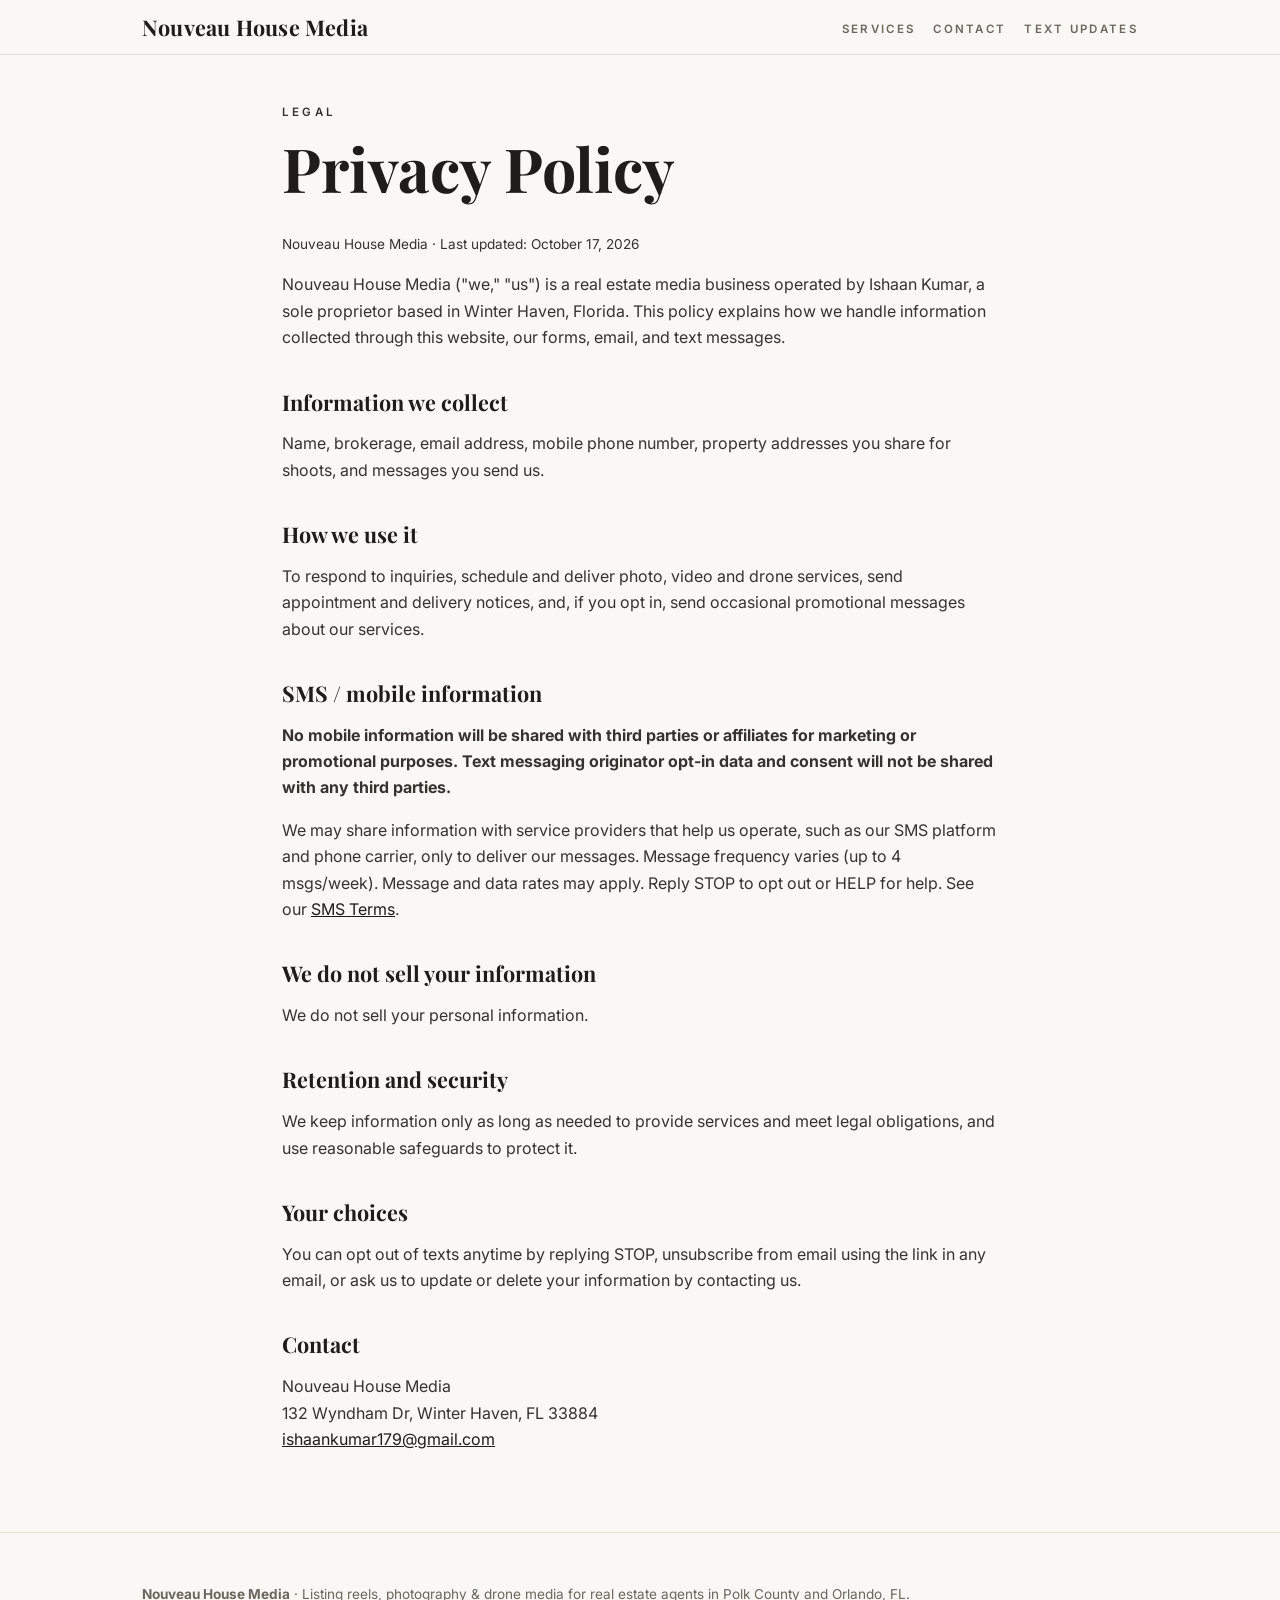
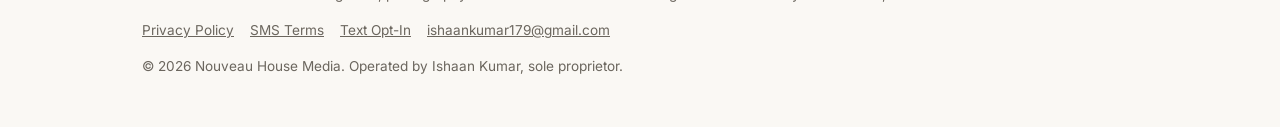
==== privacy/index.html @ 6dc2e7a6 "Nouveau House Media site" ====
<!doctype html>
<html lang="en">
<head>
<meta charset="utf-8">
<meta name="viewport" content="width=device-width, initial-scale=1">
<title>Privacy Policy | Nouveau House Media</title>
<meta name="description" content="Privacy Policy for Nouveau House Media, including SMS and mobile information practices.">
<link rel="preconnect" href="https://fonts.googleapis.com"><link rel="preconnect" href="https://fonts.gstatic.com" crossorigin><link href="https://fonts.googleapis.com/css2?family=Inter:wght@400;600&family=Playfair+Display:wght@700&display=swap" rel="stylesheet">
<link rel="stylesheet" href="../assets/style.css">
</head>
<body>
<header class="site"><div class="wrap">
<a class="brand" href="../">Nouveau House Media</a>
<nav><a href="../#services">Services</a><a href="../#contact">Contact</a><a href="../text/">Text Updates</a></nav>
</div></header>
<main>

<div class="wrap narrow legal">
<p class="eyebrow">Legal</p>
<h1>Privacy Policy</h1>
<p class="small">Nouveau House Media &middot; Last updated: October 17, 2026</p>
<p>Nouveau House Media ("we," "us") is a real estate media business operated by Ishaan Kumar, a sole proprietor based in Winter Haven, Florida. This policy explains how we handle information collected through this website, our forms, email, and text messages.</p>
<h2>Information we collect</h2>
<p>Name, brokerage, email address, mobile phone number, property addresses you share for shoots, and messages you send us.</p>
<h2>How we use it</h2>
<p>To respond to inquiries, schedule and deliver photo, video and drone services, send appointment and delivery notices, and, if you opt in, send occasional promotional messages about our services.</p>
<h2>SMS / mobile information</h2>
<p><strong>No mobile information will be shared with third parties or affiliates for marketing or promotional purposes. Text messaging originator opt-in data and consent will not be shared with any third parties.</strong></p>
<p>We may share information with service providers that help us operate, such as our SMS platform and phone carrier, only to deliver our messages. Message frequency varies (up to 4 msgs/week). Message and data rates may apply. Reply STOP to opt out or HELP for help. See our <a href="../terms/">SMS Terms</a>.</p>
<h2>We do not sell your information</h2>
<p>We do not sell your personal information.</p>
<h2>Retention and security</h2>
<p>We keep information only as long as needed to provide services and meet legal obligations, and use reasonable safeguards to protect it.</p>
<h2>Your choices</h2>
<p>You can opt out of texts anytime by replying STOP, unsubscribe from email using the link in any email, or ask us to update or delete your information by contacting us.</p>
<h2>Contact</h2>
<p>Nouveau House Media<br>132 Wyndham Dr, Winter Haven, FL 33884<br><a href="mailto:ishaankumar179@gmail.com">ishaankumar179@gmail.com</a></p>
</div>

</main>
<footer><div class="wrap">
<p><strong>Nouveau House Media</strong> &middot; Listing reels, photography &amp; drone media for real estate agents in Polk County and Orlando, FL.</p>
<p><a href="../privacy/">Privacy Policy</a><a href="../terms/">SMS Terms</a><a href="../text/">Text Opt-In</a><a href="mailto:ishaankumar179@gmail.com">ishaankumar179@gmail.com</a></p>
<p>&copy; 2026 Nouveau House Media. Operated by Ishaan Kumar, sole proprietor.</p>
</div></footer>
</body>
</html>
---- assets/style.css ----
:root{--ink:#1f1d1a;--muted:#6b665e;--line:#e4dfd6;--bg:#faf8f4;--card:#fff;--accent:#8a7a5f}
*{box-sizing:border-box}
html{-webkit-text-size-adjust:100%}
body{margin:0;background:var(--bg);color:var(--ink);font:16px/1.65 "Inter",-apple-system,BlinkMacSystemFont,"Segoe UI",Helvetica,Arial,sans-serif}
h1,h2,h3,.brand{font-family:"Playfair Display",Georgia,"Times New Roman",serif;font-weight:700;line-height:1.15;margin:0 0 .5em}
h1{font-size:clamp(2.2rem,7vw,3.8rem)}
h2{font-size:clamp(1.6rem,4.5vw,2.3rem)}
h3{font-size:1.2rem}
a{color:var(--ink)}
.eyebrow{font-size:.72rem;letter-spacing:.28em;text-transform:uppercase;color:var(--muted);font-weight:600;margin:0 0 .9em}
.wrap{max-width:1040px;margin:0 auto;padding:0 22px}
.narrow{max-width:760px}
header.site{border-bottom:1px solid var(--line);background:var(--bg);position:sticky;top:0;z-index:5}
header.site .wrap{display:flex;align-items:center;justify-content:space-between;gap:16px;padding-top:14px;padding-bottom:14px;flex-wrap:wrap}
.brand{font-size:1.35rem;margin:0;text-decoration:none;letter-spacing:.01em}
nav a{font-size:.72rem;letter-spacing:.2em;text-transform:uppercase;text-decoration:none;color:var(--muted);margin-left:18px;font-weight:600}
nav a:first-child{margin-left:0}
nav a:hover{color:var(--ink)}
.hero{display:grid;grid-template-columns:1.1fr .9fr;gap:40px;align-items:center;padding:64px 0}
.hero img{width:100%;max-width:380px;height:auto;justify-self:center;aspect-ratio:4/5;max-height:560px;object-fit:cover;border-radius:4px;box-shadow:0 20px 50px rgba(0,0,0,.12)}
.lead{font-size:1.1rem;color:#3d3a35;max-width:34em}
.btn{display:inline-block;background:var(--ink);color:#fff;text-decoration:none;padding:14px 26px;font-size:.75rem;letter-spacing:.22em;text-transform:uppercase;font-weight:600;border:0;border-radius:2px;cursor:pointer}
.btn.ghost{background:transparent;color:var(--ink);border:1px solid var(--ink)}
.btns{display:flex;gap:12px;flex-wrap:wrap;margin-top:24px}
section{padding:64px 0;border-top:1px solid var(--line)}
.grid3{display:grid;grid-template-columns:repeat(3,1fr);gap:22px}
.card{background:var(--card);border:1px solid var(--line);padding:26px;border-radius:3px}
.card p{margin:0;color:#45413b}
.steps{counter-reset:s;list-style:none;padding:0;margin:0;display:grid;grid-template-columns:repeat(3,1fr);gap:22px}
.steps li{counter-increment:s;border-top:2px solid var(--ink);padding-top:16px}
.steps li:before{content:"0" counter(s);display:block;font-family:"Playfair Display",Georgia,serif;font-size:1.8rem;font-weight:700;margin-bottom:6px}
.stills{display:grid;grid-template-columns:1fr 1fr;gap:16px;margin-top:28px}
.stills img{width:100%;height:auto;aspect-ratio:4/5;object-fit:cover;border-radius:3px}
.small{font-size:.85rem;color:var(--muted)}
footer{border-top:1px solid var(--line);padding:36px 0;font-size:.85rem;color:var(--muted)}
footer a{color:var(--muted);margin-right:16px}
.legal h2{font-size:1.35rem;margin-top:1.8em}
.legal p,.legal li{color:#36332e}
.legal{padding-top:48px;padding-bottom:64px}
form .field{margin-bottom:18px}
label.lbl{display:block;font-size:.72rem;letter-spacing:.2em;text-transform:uppercase;font-weight:600;color:var(--muted);margin-bottom:6px}
input[type=text],input[type=email],input[type=tel]{width:100%;padding:13px 14px;font:inherit;border:1px solid #cfc8bc;background:#fff;border-radius:2px}
input:focus{outline:2px solid var(--accent);outline-offset:1px}
.consent{display:flex;gap:12px;align-items:flex-start;background:#fff;border:1px solid var(--line);padding:16px;border-radius:3px;font-size:.88rem;line-height:1.55;color:#36332e}
.consent input{margin-top:4px;width:20px;height:20px;flex:0 0 auto}
.req{color:var(--accent)}
@media (max-width:760px){
 .hero{grid-template-columns:1fr;padding:40px 0;gap:28px}
 .grid3,.steps{grid-template-columns:1fr}
 .hero img{aspect-ratio:4/3;max-width:100%}
 nav a{margin-left:12px;letter-spacing:.14em}
 section{padding:48px 0}
}
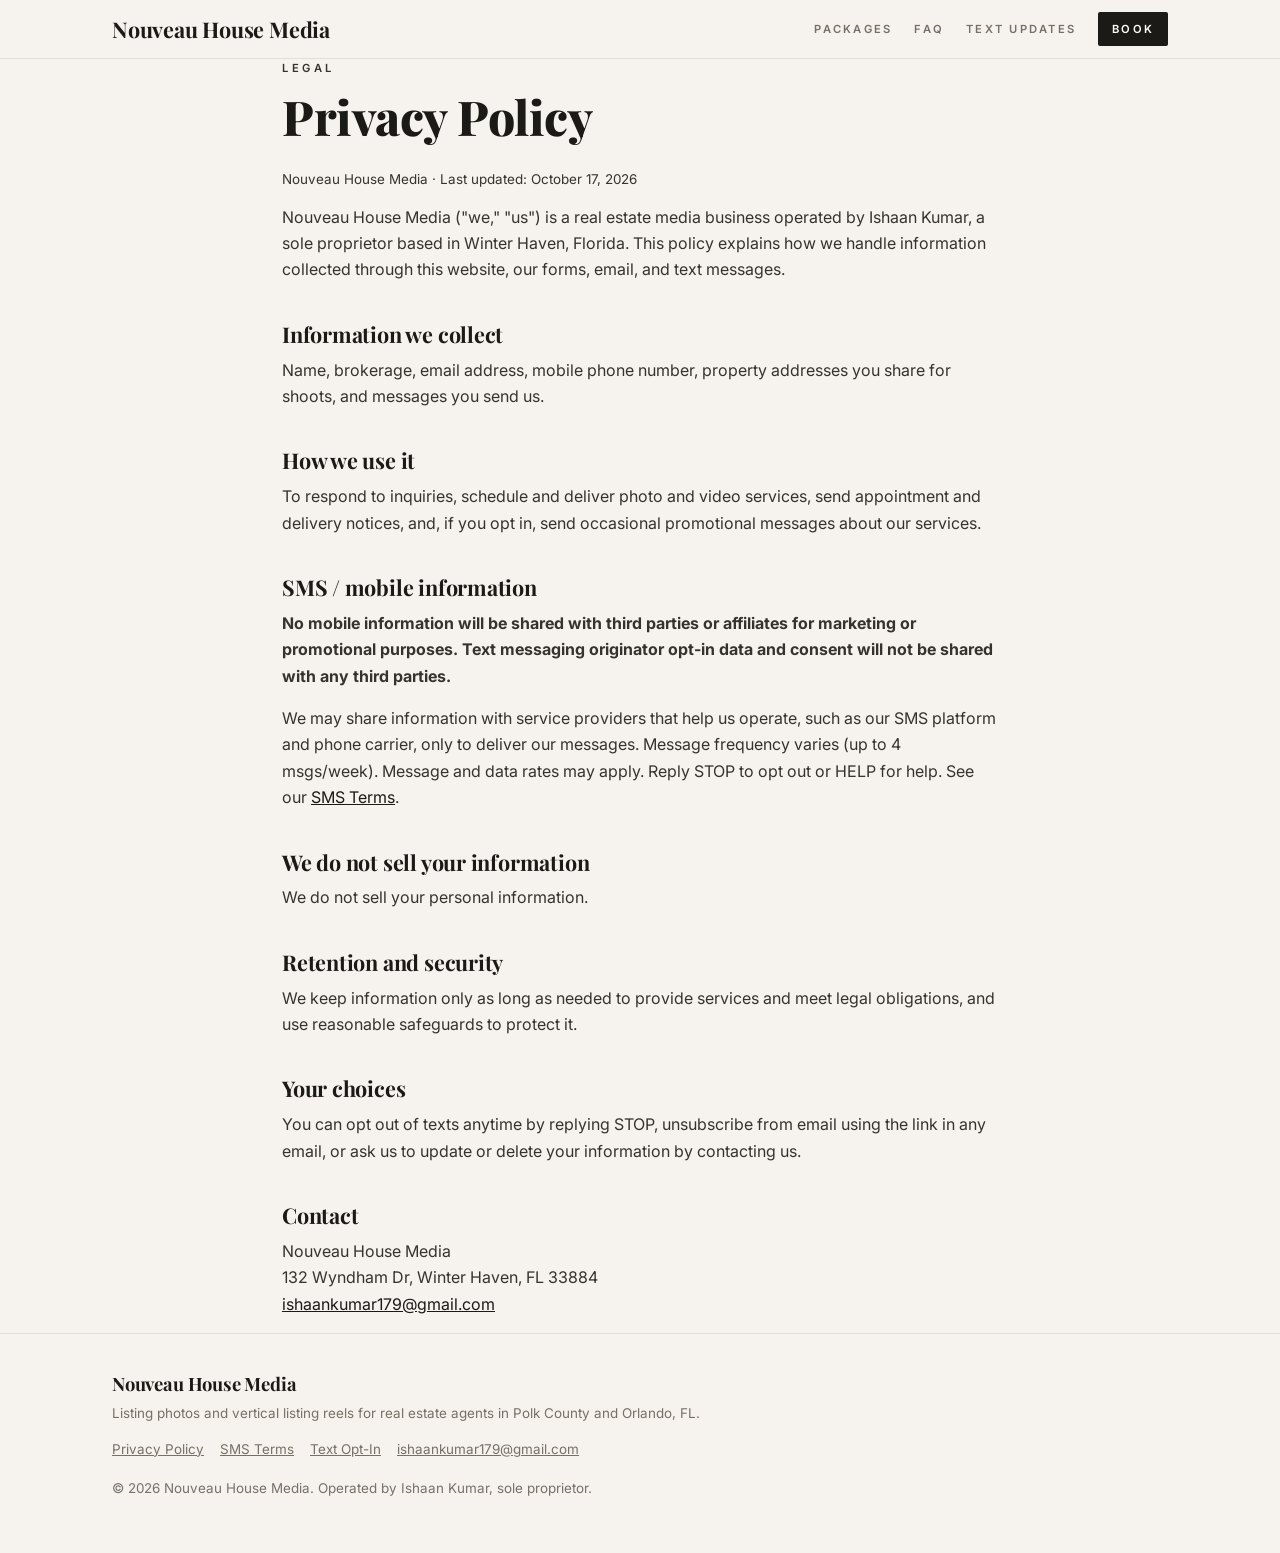
==== commit 717bd8d5: "Conversion landing page: hero, sample reel, gallery, packages + founding pricing, FAQ; remove drone/" ====
--- a/privacy/index.html
+++ b/privacy/index.html
@@ -5,13 +5,15 @@
 <meta name="viewport" content="width=device-width, initial-scale=1">
 <title>Privacy Policy | Nouveau House Media</title>
 <meta name="description" content="Privacy Policy for Nouveau House Media, including SMS and mobile information practices.">
-<link rel="preconnect" href="https://fonts.googleapis.com"><link rel="preconnect" href="https://fonts.gstatic.com" crossorigin><link href="https://fonts.googleapis.com/css2?family=Inter:wght@400;600&family=Playfair+Display:wght@700&display=swap" rel="stylesheet">
+<meta name="theme-color" content="#f6f3ee">
+<link rel="preconnect" href="https://fonts.googleapis.com"><link rel="preconnect" href="https://fonts.gstatic.com" crossorigin><link href="https://fonts.googleapis.com/css2?family=Inter:wght@400;500;600&family=Playfair+Display:ital,wght@0,600;0,700;0,800;1,600&display=swap" rel="stylesheet">
+<link rel="icon" href="../assets/favicon.svg" type="image/svg+xml">
 <link rel="stylesheet" href="../assets/style.css">
 </head>
 <body>
 <header class="site"><div class="wrap">
 <a class="brand" href="../">Nouveau House Media</a>
-<nav><a href="../#services">Services</a><a href="../#contact">Contact</a><a href="../text/">Text Updates</a></nav>
+<nav aria-label="Main"><a href="../#packages">Packages</a><a href="../#faq">FAQ</a><a href="../text/">Text Updates</a><a class="nav-cta" href="../#contact">Book</a></nav>
 </div></header>
 <main>
 
@@ -23,7 +25,7 @@
 <h2>Information we collect</h2>
 <p>Name, brokerage, email address, mobile phone number, property addresses you share for shoots, and messages you send us.</p>
 <h2>How we use it</h2>
-<p>To respond to inquiries, schedule and deliver photo, video and drone services, send appointment and delivery notices, and, if you opt in, send occasional promotional messages about our services.</p>
+<p>To respond to inquiries, schedule and deliver photo and video services, send appointment and delivery notices, and, if you opt in, send occasional promotional messages about our services.</p>
 <h2>SMS / mobile information</h2>
 <p><strong>No mobile information will be shared with third parties or affiliates for marketing or promotional purposes. Text messaging originator opt-in data and consent will not be shared with any third parties.</strong></p>
 <p>We may share information with service providers that help us operate, such as our SMS platform and phone carrier, only to deliver our messages. Message frequency varies (up to 4 msgs/week). Message and data rates may apply. Reply STOP to opt out or HELP for help. See our <a href="../terms/">SMS Terms</a>.</p>
@@ -39,8 +41,9 @@
 
 </main>
 <footer><div class="wrap">
-<p><strong>Nouveau House Media</strong> &middot; Listing reels, photography &amp; drone media for real estate agents in Polk County and Orlando, FL.</p>
-<p><a href="../privacy/">Privacy Policy</a><a href="../terms/">SMS Terms</a><a href="../text/">Text Opt-In</a><a href="mailto:ishaankumar179@gmail.com">ishaankumar179@gmail.com</a></p>
+<p class="foot-brand">Nouveau House Media</p>
+<p>Listing photos and vertical listing reels for real estate agents in Polk County and Orlando, FL.</p>
+<p class="foot-links"><a href="../privacy/">Privacy Policy</a><a href="../terms/">SMS Terms</a><a href="../text/">Text Opt-In</a><a href="mailto:ishaankumar179@gmail.com">ishaankumar179@gmail.com</a></p>
 <p>&copy; 2026 Nouveau House Media. Operated by Ishaan Kumar, sole proprietor.</p>
 </div></footer>
 </body>
--- a/assets/style.css
+++ b/assets/style.css
@@ -1,53 +1,170 @@
-:root{--ink:#1f1d1a;--muted:#6b665e;--line:#e4dfd6;--bg:#faf8f4;--card:#fff;--accent:#8a7a5f}
+/* Nouveau House Media — v2. Mobile-first. */
+:root{--ink:#1c1a17;--ink2:#3b3732;--muted:#777066;--line:#e3ddd3;--bg:#f6f3ee;--paper:#fffdf9;--stone:#ece6dc;--gold:#a8874f;--gold-d:#8a6d3b;--dark:#1f1d1a}
 *{box-sizing:border-box}
-html{-webkit-text-size-adjust:100%}
-body{margin:0;background:var(--bg);color:var(--ink);font:16px/1.65 "Inter",-apple-system,BlinkMacSystemFont,"Segoe UI",Helvetica,Arial,sans-serif}
-h1,h2,h3,.brand{font-family:"Playfair Display",Georgia,"Times New Roman",serif;font-weight:700;line-height:1.15;margin:0 0 .5em}
-h1{font-size:clamp(2.2rem,7vw,3.8rem)}
-h2{font-size:clamp(1.6rem,4.5vw,2.3rem)}
-h3{font-size:1.2rem}
+html{-webkit-text-size-adjust:100%;scroll-behavior:smooth;scroll-padding-top:72px}
+body{margin:0;background:var(--bg);color:var(--ink);font:16px/1.65 "Inter",-apple-system,BlinkMacSystemFont,"Segoe UI",Helvetica,Arial,sans-serif;-webkit-font-smoothing:antialiased}
+img,video{display:block;max-width:100%}
+h1,h2,h3,.brand,.foot-brand{font-family:"Playfair Display",Georgia,"Times New Roman",serif;font-weight:700;line-height:1.12;margin:0 0 .5em;letter-spacing:-.01em}
+h1{font-size:clamp(2.3rem,8.5vw,4.4rem);font-weight:800}
+h2{font-size:clamp(1.75rem,5.6vw,2.9rem)}
+h3{font-size:1.28rem}
+p{margin:0 0 1em}
 a{color:var(--ink)}
-.eyebrow{font-size:.72rem;letter-spacing:.28em;text-transform:uppercase;color:var(--muted);font-weight:600;margin:0 0 .9em}
-.wrap{max-width:1040px;margin:0 auto;padding:0 22px}
-.narrow{max-width:760px}
-header.site{border-bottom:1px solid var(--line);background:var(--bg);position:sticky;top:0;z-index:5}
-header.site .wrap{display:flex;align-items:center;justify-content:space-between;gap:16px;padding-top:14px;padding-bottom:14px;flex-wrap:wrap}
-.brand{font-size:1.35rem;margin:0;text-decoration:none;letter-spacing:.01em}
-nav a{font-size:.72rem;letter-spacing:.2em;text-transform:uppercase;text-decoration:none;color:var(--muted);margin-left:18px;font-weight:600}
-nav a:first-child{margin-left:0}
+.sr{position:absolute;width:1px;height:1px;overflow:hidden;clip:rect(0 0 0 0);white-space:nowrap}
+.eyebrow{font-size:.7rem;letter-spacing:.32em;text-transform:uppercase;color:var(--muted);font-weight:600;margin:0 0 1.1em}
+.eyebrow.light{color:#cbb994}
+.wrap{max-width:1120px;margin:0 auto;padding:0 20px}
+.narrow{max-width:780px}
+.center{text-align:center}
+.small{font-size:.84rem;color:var(--muted)}
+.lead{font-size:1.08rem;color:var(--ink2);max-width:34em}
+.lead-sm{color:var(--ink2);max-width:46em;margin-bottom:28px}
+
+/* header */
+header.site{position:sticky;top:0;z-index:20;background:rgba(246,243,238,.94);backdrop-filter:saturate(1.2) blur(8px);-webkit-backdrop-filter:saturate(1.2) blur(8px);border-bottom:1px solid var(--line)}
+header.site .wrap{display:flex;align-items:center;justify-content:space-between;gap:10px 16px;padding-top:12px;padding-bottom:12px;flex-wrap:wrap}
+.brand{font-size:1.18rem;margin:0;text-decoration:none;white-space:nowrap}
+nav{display:flex;align-items:center;gap:14px;flex-wrap:wrap}
+nav a{font-size:.66rem;letter-spacing:.2em;text-transform:uppercase;text-decoration:none;color:var(--muted);font-weight:600}
 nav a:hover{color:var(--ink)}
-.hero{display:grid;grid-template-columns:1.1fr .9fr;gap:40px;align-items:center;padding:64px 0}
-.hero img{width:100%;max-width:380px;height:auto;justify-self:center;aspect-ratio:4/5;max-height:560px;object-fit:cover;border-radius:4px;box-shadow:0 20px 50px rgba(0,0,0,.12)}
-.lead{font-size:1.1rem;color:#3d3a35;max-width:34em}
-.btn{display:inline-block;background:var(--ink);color:#fff;text-decoration:none;padding:14px 26px;font-size:.75rem;letter-spacing:.22em;text-transform:uppercase;font-weight:600;border:0;border-radius:2px;cursor:pointer}
-.btn.ghost{background:transparent;color:var(--ink);border:1px solid var(--ink)}
-.btns{display:flex;gap:12px;flex-wrap:wrap;margin-top:24px}
+nav a.nav-cta{color:#fff;background:var(--ink);padding:8px 14px;border-radius:2px}
+@media (max-width:420px){nav a[href$="text/"]{display:none}}
+
+/* buttons */
+.btn{display:inline-block;background:var(--ink);color:#fff;text-decoration:none;padding:15px 26px;font-size:.72rem;letter-spacing:.22em;text-transform:uppercase;font-weight:600;border:1px solid var(--ink);border-radius:2px;cursor:pointer;text-align:center;transition:background .2s,color .2s}
+.btn:hover{background:#000}
+.btn.ghost{background:transparent;color:var(--ink)}
+.btn.ghost:hover{background:var(--ink);color:#fff}
+.btn.gold{background:var(--gold);border-color:var(--gold);color:#fff}
+.btn.gold:hover{background:var(--gold-d)}
+.btn.full{display:block;width:100%}
+.btns{display:flex;gap:12px;flex-wrap:wrap;margin-top:26px}
+.btns.center{justify-content:center}
+.btns .btn{flex:1 1 220px}
+
+/* sections */
 section{padding:64px 0;border-top:1px solid var(--line)}
-.grid3{display:grid;grid-template-columns:repeat(3,1fr);gap:22px}
-.card{background:var(--card);border:1px solid var(--line);padding:26px;border-radius:3px}
-.card p{margin:0;color:#45413b}
-.steps{counter-reset:s;list-style:none;padding:0;margin:0;display:grid;grid-template-columns:repeat(3,1fr);gap:22px}
+
+/* hero */
+.hero{padding:0;border-top:0;display:grid}
+.hero-media img{width:100%;height:46vh;min-height:280px;max-height:520px;object-fit:cover}
+.hero-copy{padding-top:36px;padding-bottom:52px}
+.hero h1{max-width:15ch}
+.badge{display:inline-flex;align-items:center;gap:10px;margin:22px 0 0;font-size:.74rem;letter-spacing:.14em;text-transform:uppercase;color:var(--ink2);font-weight:600}
+.badge span{background:var(--gold);color:#fff;padding:5px 10px;border-radius:2px;letter-spacing:.18em}
+
+/* why */
+.grid4{display:grid;grid-template-columns:1fr;gap:26px;margin-top:10px}
+.grid4>div{border-top:2px solid var(--ink);padding-top:16px}
+.grid4 p{color:var(--ink2);margin:0}
+
+/* reel */
+.reel{background:var(--stone)}
+.reel-grid{display:grid;gap:36px;align-items:center}
+.reel-frame{justify-self:center;width:100%;max-width:340px;border-radius:18px;overflow:hidden;background:#000;box-shadow:0 30px 60px rgba(30,25,15,.22);aspect-ratio:9/16}
+.reel-frame video{width:100%;height:100%;object-fit:cover}
+.ticks{list-style:none;padding:0;margin:0 0 18px}
+.ticks li{position:relative;padding-left:26px;margin:0 0 8px;color:var(--ink2)}
+.ticks li:before{content:"";position:absolute;left:0;top:.62em;width:12px;height:1px;background:var(--gold)}
+.ticks.light li{color:#e9e2d4}
+.ticks.light{display:inline-block;text-align:left}
+
+/* gallery */
+.gallery{display:grid;grid-template-columns:1fr 1fr;gap:8px;margin:8px 0 14px}
+.gallery figure{margin:0;overflow:hidden;background:var(--stone)}
+.gallery img{width:100%;height:100%;aspect-ratio:3/2;object-fit:cover;transition:transform .6s}
+.gallery figure:hover img{transform:scale(1.03)}
+.gallery figure:first-child{grid-column:1/-1}
+
+/* packages */
+.cards{display:grid;gap:18px}
+.card{background:var(--paper);border:1px solid var(--line);padding:28px 24px;border-radius:3px;display:flex;flex-direction:column}
+.card ul{list-style:none;padding:0;margin:0 0 22px;flex:1}
+.card li{padding:9px 0;border-top:1px solid var(--line);color:var(--ink2);font-size:.95rem}
+.card.featured{border:2px solid var(--gold);box-shadow:0 18px 40px rgba(120,95,50,.14)}
+.tag{font-size:.64rem;letter-spacing:.28em;text-transform:uppercase;font-weight:600;color:var(--muted);margin:0 0 10px}
+.tag.gold{color:var(--gold-d)}
+.price{display:flex;align-items:baseline;gap:12px;margin:2px 0 18px}
+.price .std s{color:var(--muted);font-size:1.15rem;text-decoration-thickness:1.5px}
+.price .fnd{font-family:"Playfair Display",Georgia,serif;font-weight:800;font-size:2.6rem;line-height:1;color:var(--gold-d)}
+.split{display:grid;gap:18px;margin-top:18px}
+.table-card h3{margin-bottom:.3em}
+.ptable{width:100%;border-collapse:collapse;margin:8px 0 12px;font-size:.95rem}
+.ptable th{font-size:.64rem;letter-spacing:.2em;text-transform:uppercase;color:var(--muted);text-align:left;font-weight:600;padding:8px 0;border-bottom:1px solid var(--ink)}
+.ptable td{padding:11px 0;border-bottom:1px solid var(--line);color:var(--ink2);vertical-align:top}
+.ptable td s{color:var(--muted)}
+.ptable td.fnd{font-weight:700;color:var(--gold-d);font-size:1.05rem}
+.ptable td.r{text-align:right;white-space:nowrap;font-weight:600;color:var(--ink)}
+.ptable td .small{display:block}
+
+/* founding */
+.founding{background:var(--dark);color:#f3eee5;border-top:0}
+.founding h2{color:#fff}
+.founding p{color:#d9d1c3}
+.small.light{color:#b9b0a1}
+
+/* steps */
+.steps{counter-reset:s;list-style:none;padding:0;margin:0;display:grid;gap:26px}
 .steps li{counter-increment:s;border-top:2px solid var(--ink);padding-top:16px}
-.steps li:before{content:"0" counter(s);display:block;font-family:"Playfair Display",Georgia,serif;font-size:1.8rem;font-weight:700;margin-bottom:6px}
-.stills{display:grid;grid-template-columns:1fr 1fr;gap:16px;margin-top:28px}
-.stills img{width:100%;height:auto;aspect-ratio:4/5;object-fit:cover;border-radius:3px}
-.small{font-size:.85rem;color:var(--muted)}
-footer{border-top:1px solid var(--line);padding:36px 0;font-size:.85rem;color:var(--muted)}
-footer a{color:var(--muted);margin-right:16px}
+.steps li:before{content:"0" counter(s);display:block;font-family:"Playfair Display",Georgia,serif;font-size:2rem;font-weight:700;color:var(--gold-d);margin-bottom:6px}
+.steps p{color:var(--ink2);margin:0}
+
+/* faq */
+details{border-top:1px solid var(--line);padding:4px 0}
+details:last-of-type{border-bottom:1px solid var(--line)}
+summary{cursor:pointer;list-style:none;padding:16px 34px 16px 0;font-family:"Playfair Display",Georgia,serif;font-weight:700;font-size:1.12rem;position:relative}
+summary::-webkit-details-marker{display:none}
+summary:after{content:"+";position:absolute;right:4px;top:12px;font-family:"Inter",sans-serif;font-weight:400;font-size:1.5rem;color:var(--gold-d)}
+details[open] summary:after{content:"\2212"}
+details p{color:var(--ink2);margin:0 0 16px}
+
+/* contact */
+.contact .mail{margin-top:22px;font-family:"Playfair Display",Georgia,serif;font-size:1.25rem}
+.contact .mail a{text-decoration:none;border-bottom:1px solid var(--gold)}
+.contact .small{max-width:40em;margin:18px auto 0}
+
+/* footer */
+footer{border-top:1px solid var(--line);padding:40px 0;font-size:.84rem;color:var(--muted)}
+.foot-brand{font-size:1.15rem;color:var(--ink);margin-bottom:.4em}
+footer .foot-links a{color:var(--muted);margin-right:16px;display:inline-block;margin-bottom:4px}
+
+/* legal + forms (privacy, terms, text opt-in) */
+.legal h1{font-size:clamp(2rem,6vw,3rem)}
 .legal h2{font-size:1.35rem;margin-top:1.8em}
 .legal p,.legal li{color:#36332e}
 .legal{padding-top:48px;padding-bottom:64px}
 form .field{margin-bottom:18px}
-label.lbl{display:block;font-size:.72rem;letter-spacing:.2em;text-transform:uppercase;font-weight:600;color:var(--muted);margin-bottom:6px}
+label.lbl{display:block;font-size:.7rem;letter-spacing:.2em;text-transform:uppercase;font-weight:600;color:var(--muted);margin-bottom:6px}
 input[type=text],input[type=email],input[type=tel]{width:100%;padding:13px 14px;font:inherit;border:1px solid #cfc8bc;background:#fff;border-radius:2px}
-input:focus{outline:2px solid var(--accent);outline-offset:1px}
+input:focus{outline:2px solid var(--gold);outline-offset:1px}
 .consent{display:flex;gap:12px;align-items:flex-start;background:#fff;border:1px solid var(--line);padding:16px;border-radius:3px;font-size:.88rem;line-height:1.55;color:#36332e}
 .consent input{margin-top:4px;width:20px;height:20px;flex:0 0 auto}
-.req{color:var(--accent)}
-@media (max-width:760px){
- .hero{grid-template-columns:1fr;padding:40px 0;gap:28px}
- .grid3,.steps{grid-template-columns:1fr}
- .hero img{aspect-ratio:4/3;max-width:100%}
- nav a{margin-left:12px;letter-spacing:.14em}
- section{padding:48px 0}
+.req{color:var(--gold)}
+
+/* tablet+ */
+@media (min-width:760px){
+ .wrap{padding:0 32px}
+ section{padding:88px 0}
+ nav{gap:22px}
+ nav a{font-size:.7rem}
+ .brand{font-size:1.35rem}
+ .grid4{grid-template-columns:repeat(2,1fr);gap:30px}
+ .gallery{grid-template-columns:repeat(3,1fr);gap:10px}
+ .gallery figure:first-child{grid-column:auto}
+ .steps{grid-template-columns:repeat(3,1fr)}
+ .split{grid-template-columns:1.2fr 1fr}
+ .reel-grid{grid-template-columns:minmax(260px,360px) 1fr;gap:64px}
+ .btns .btn{flex:0 0 auto}
 }
+@media (min-width:1000px){
+ .hero{grid-template-columns:1fr 1fr;align-items:stretch;min-height:calc(100vh - 62px);max-height:860px}
+ .hero-media{order:2}
+ .hero-media img{height:100%;max-height:none;min-height:100%}
+ .hero-copy{order:1;align-self:center;padding:64px 56px 64px max(32px,calc((100vw - 1120px)/2 + 32px));max-width:none;margin:0}
+ .grid4{grid-template-columns:repeat(4,1fr)}
+ .cards{grid-template-columns:repeat(3,1fr);align-items:stretch}
+ .card.featured{transform:translateY(-10px)}
+}
+@media (prefers-reduced-motion:reduce){html{scroll-behavior:auto}.gallery img{transition:none}}
+.badge span{white-space:nowrap}
+@media (max-width:999px){.cards .card.featured{order:-1}}
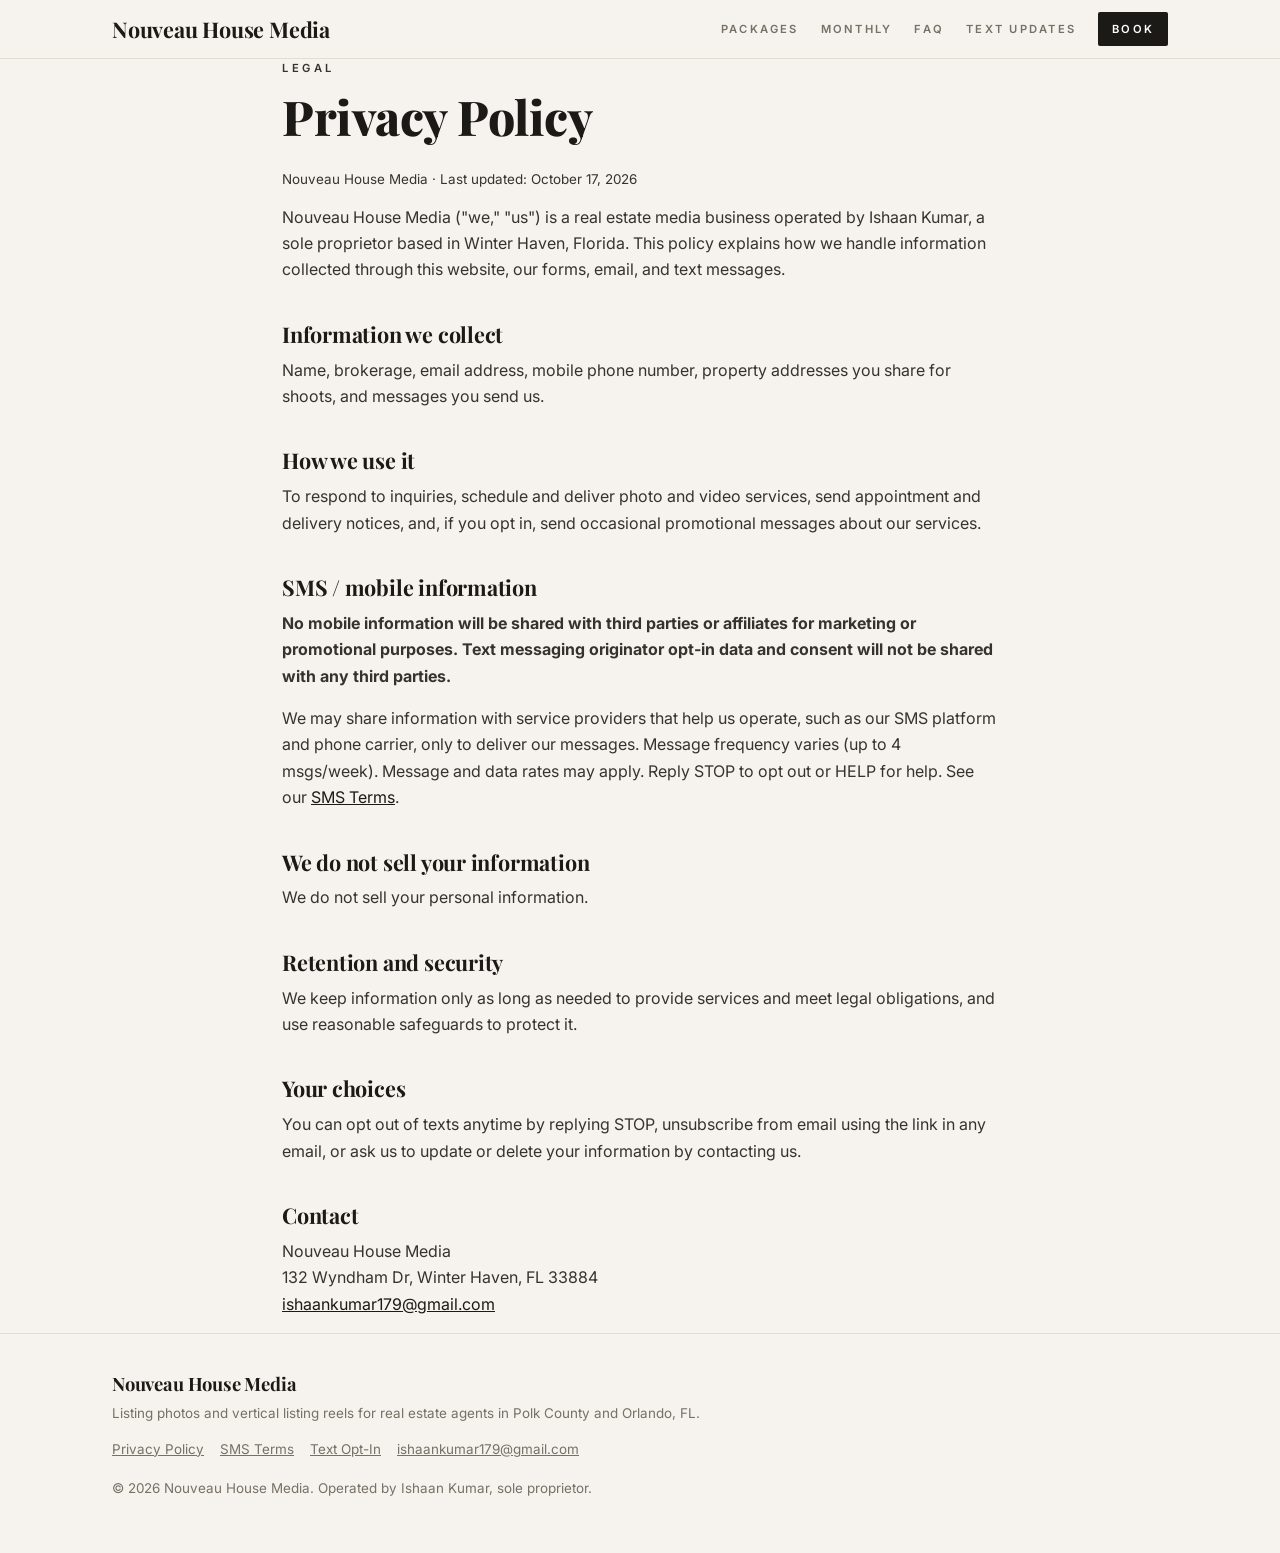
==== commit 9f78e516: "Raise standard prices, add monthly plans, remove property address from site/reel, strip image metada" ====
--- a/privacy/index.html
+++ b/privacy/index.html
@@ -13,7 +13,7 @@
 <body>
 <header class="site"><div class="wrap">
 <a class="brand" href="../">Nouveau House Media</a>
-<nav aria-label="Main"><a href="../#packages">Packages</a><a href="../#faq">FAQ</a><a href="../text/">Text Updates</a><a class="nav-cta" href="../#contact">Book</a></nav>
+<nav aria-label="Main"><a href="../#packages">Packages</a><a href="../#monthly">Monthly</a><a href="../#faq">FAQ</a><a href="../text/">Text Updates</a><a class="nav-cta" href="../#contact">Book</a></nav>
 </div></header>
 <main>
 
--- a/assets/style.css
+++ b/assets/style.css
@@ -168,3 +168,8 @@
 @media (prefers-reduced-motion:reduce){html{scroll-behavior:auto}.gallery img{transition:none}}
 .badge span{white-space:nowrap}
 @media (max-width:999px){.cards .card.featured{order:-1}}
+.price .per{font-size:.95rem;color:var(--muted);margin-left:-6px}
+.monthly{background:var(--stone)}
+.monthly .card{background:var(--paper)}
+.monthly .small{margin-top:18px}
+@media (max-width:520px){nav{gap:11px}nav a{letter-spacing:.14em;font-size:.62rem}}
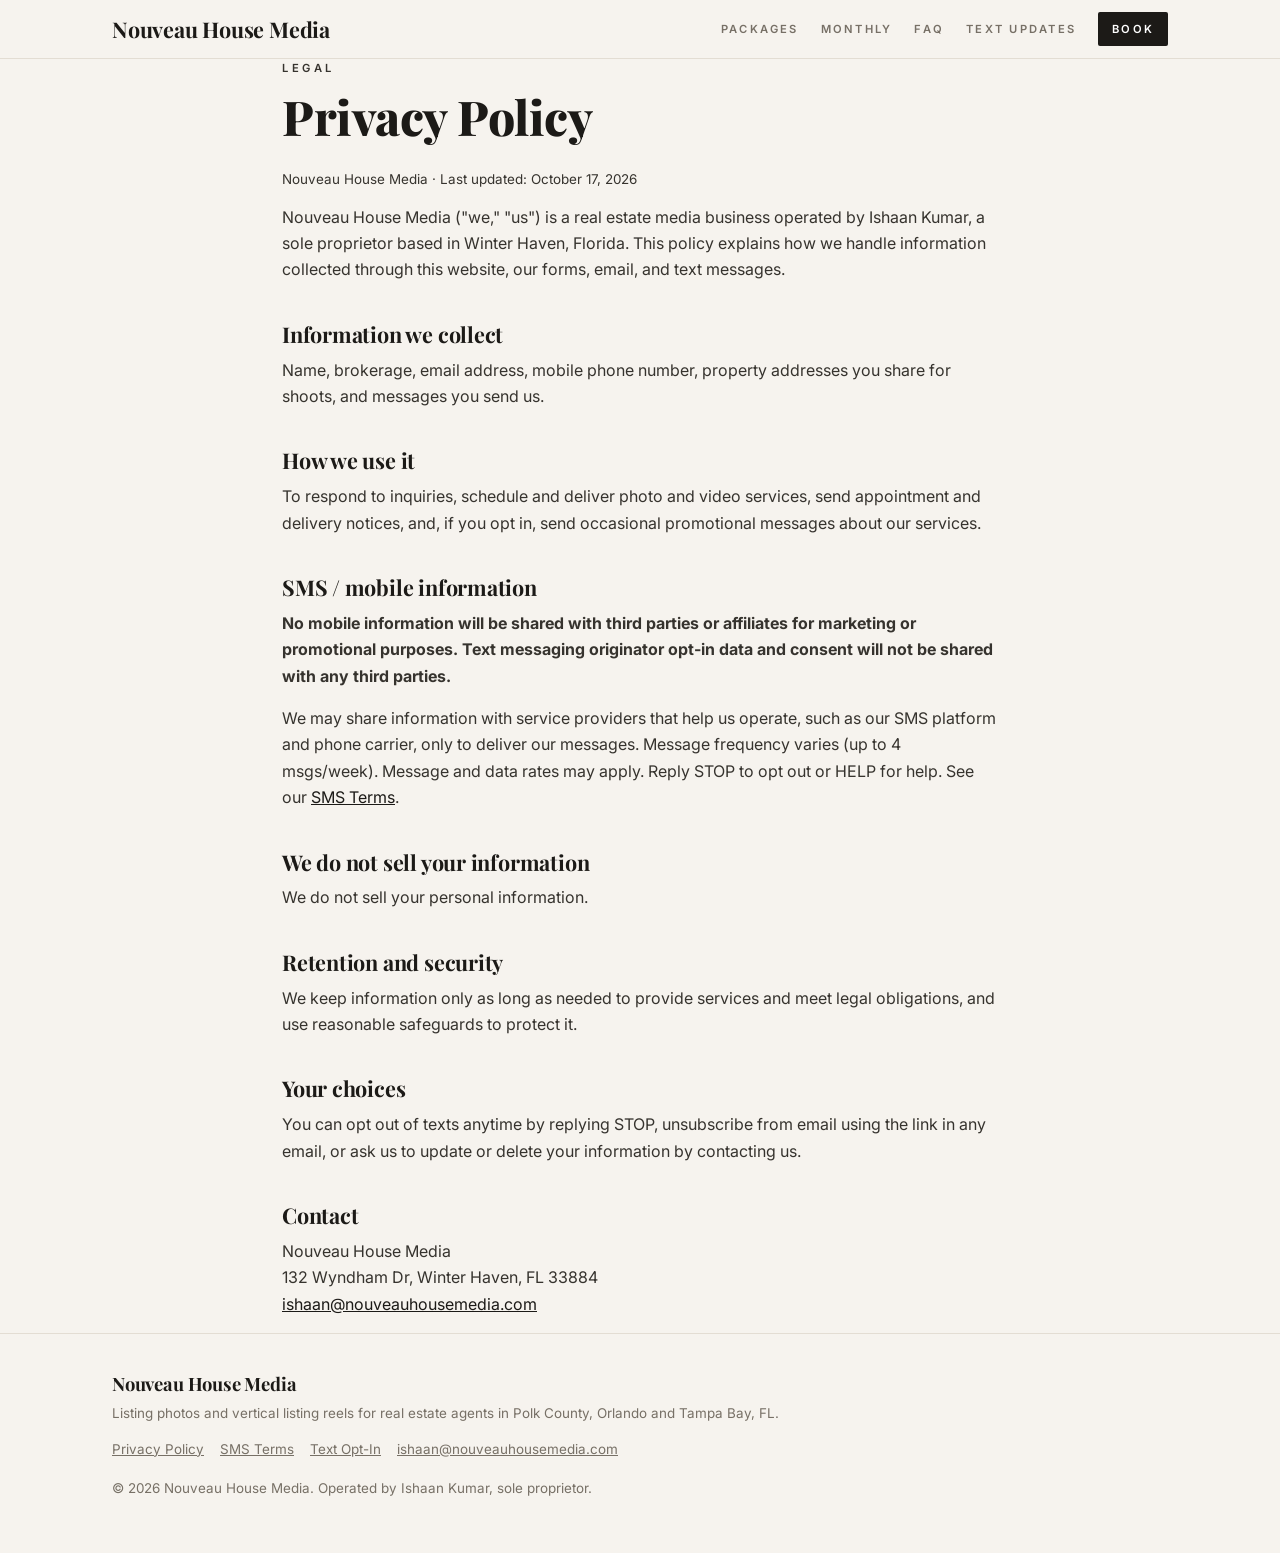
==== commit 04a18264: "Add Tampa to service areas; public contact email ishaan@nouveauhousemedia.com" ====
--- a/privacy/index.html
+++ b/privacy/index.html
@@ -36,14 +36,14 @@
 <h2>Your choices</h2>
 <p>You can opt out of texts anytime by replying STOP, unsubscribe from email using the link in any email, or ask us to update or delete your information by contacting us.</p>
 <h2>Contact</h2>
-<p>Nouveau House Media<br>132 Wyndham Dr, Winter Haven, FL 33884<br><a href="mailto:ishaankumar179@gmail.com">ishaankumar179@gmail.com</a></p>
+<p>Nouveau House Media<br>132 Wyndham Dr, Winter Haven, FL 33884<br><a href="mailto:ishaan@nouveauhousemedia.com">ishaan@nouveauhousemedia.com</a></p>
 </div>
 
 </main>
 <footer><div class="wrap">
 <p class="foot-brand">Nouveau House Media</p>
-<p>Listing photos and vertical listing reels for real estate agents in Polk County and Orlando, FL.</p>
-<p class="foot-links"><a href="../privacy/">Privacy Policy</a><a href="../terms/">SMS Terms</a><a href="../text/">Text Opt-In</a><a href="mailto:ishaankumar179@gmail.com">ishaankumar179@gmail.com</a></p>
+<p>Listing photos and vertical listing reels for real estate agents in Polk County, Orlando and Tampa Bay, FL.</p>
+<p class="foot-links"><a href="../privacy/">Privacy Policy</a><a href="../terms/">SMS Terms</a><a href="../text/">Text Opt-In</a><a href="mailto:ishaan@nouveauhousemedia.com">ishaan@nouveauhousemedia.com</a></p>
 <p>&copy; 2026 Nouveau House Media. Operated by Ishaan Kumar, sole proprietor.</p>
 </div></footer>
 </body>
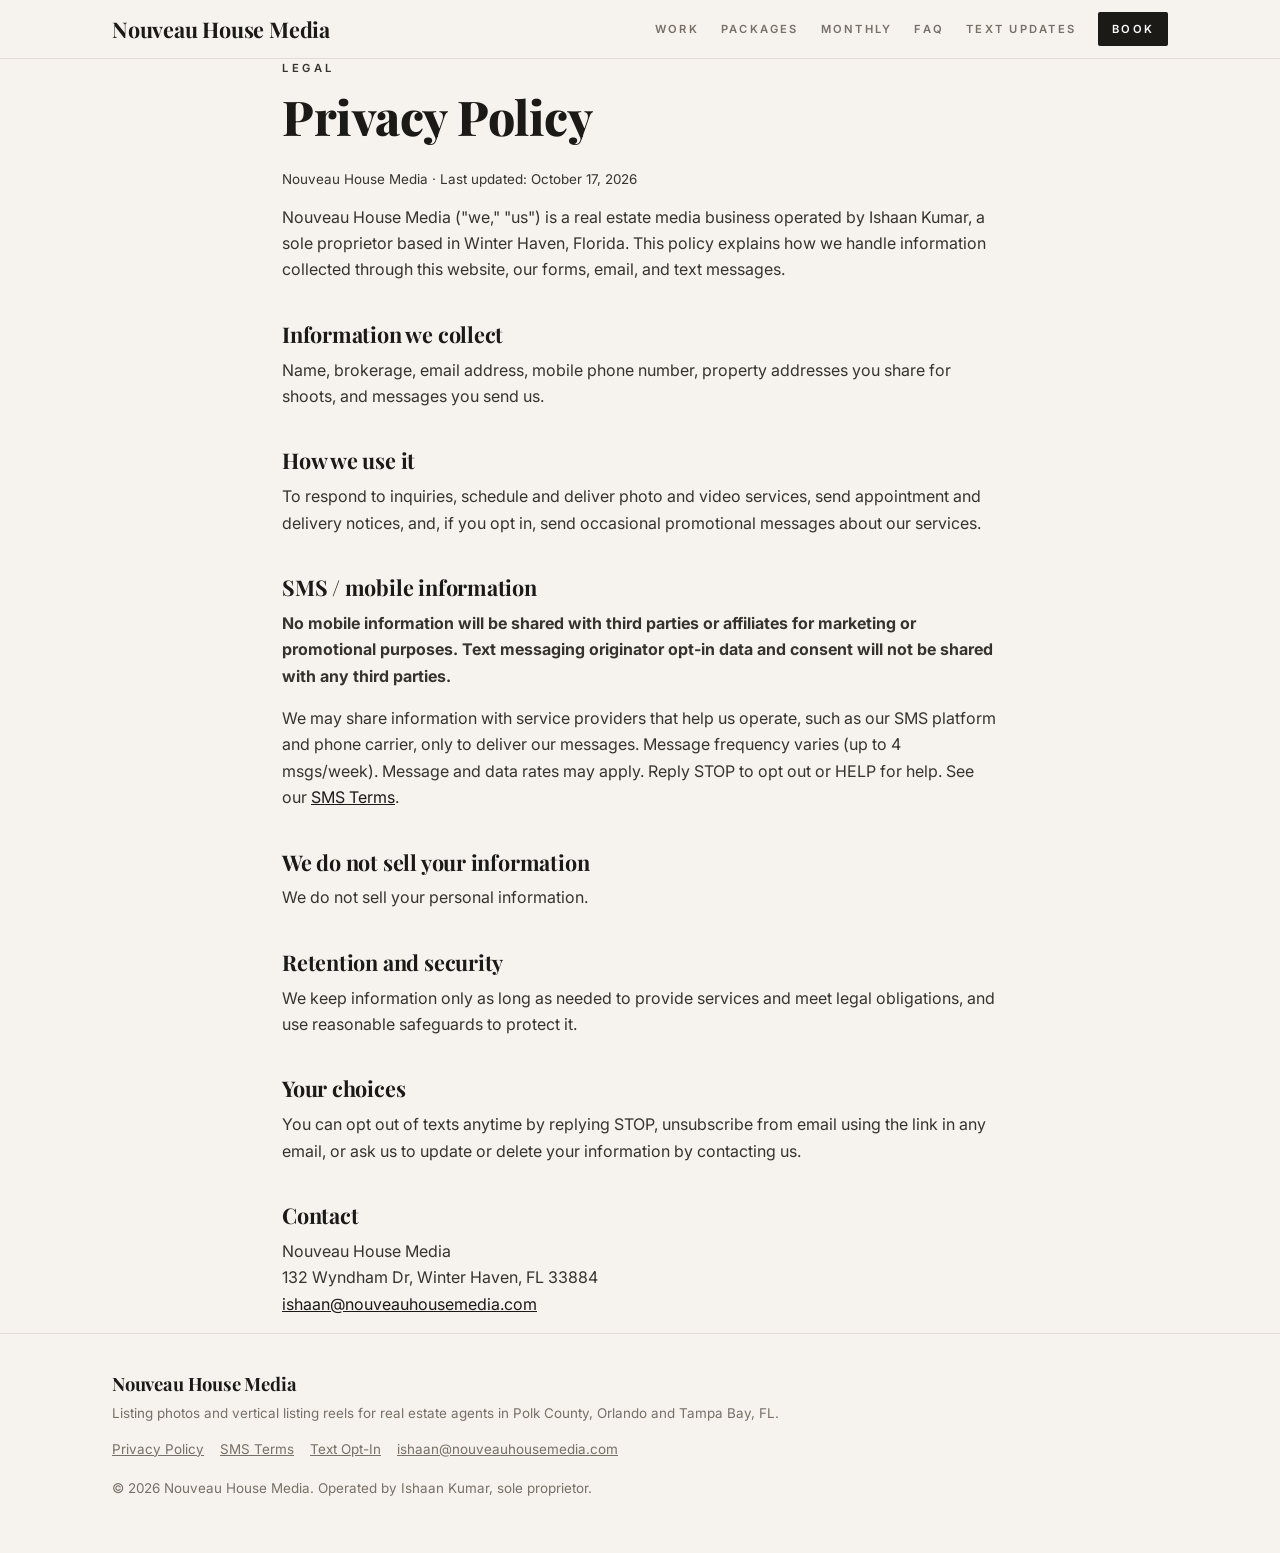
==== commit f5692ce8: "Feature Wyndsor Oaks photos and cinematic reel as sample work Replace the townhome placeholder photo" ====
--- a/privacy/index.html
+++ b/privacy/index.html
@@ -13,7 +13,7 @@
 <body>
 <header class="site"><div class="wrap">
 <a class="brand" href="../">Nouveau House Media</a>
-<nav aria-label="Main"><a href="../#packages">Packages</a><a href="../#monthly">Monthly</a><a href="../#faq">FAQ</a><a href="../text/">Text Updates</a><a class="nav-cta" href="../#contact">Book</a></nav>
+<nav aria-label="Main"><a href="../#work">Work</a><a href="../#packages">Packages</a><a href="../#monthly">Monthly</a><a href="../#faq">FAQ</a><a href="../text/">Text Updates</a><a class="nav-cta" href="../#contact">Book</a></nav>
 </div></header>
 <main>
 
--- a/assets/style.css
+++ b/assets/style.css
@@ -75,6 +75,8 @@
 .gallery img{width:100%;height:100%;aspect-ratio:3/2;object-fit:cover;transition:transform .6s}
 .gallery figure:hover img{transform:scale(1.03)}
 .gallery figure:first-child{grid-column:1/-1}
+.film-frame{width:100%;border-radius:3px;overflow:hidden;background:#000;aspect-ratio:16/9;box-shadow:0 24px 50px rgba(30,25,15,.16);margin:18px 0 32px}
+.film-frame video{width:100%;height:100%;object-fit:cover}
 
 /* packages */
 .cards{display:grid;gap:18px}
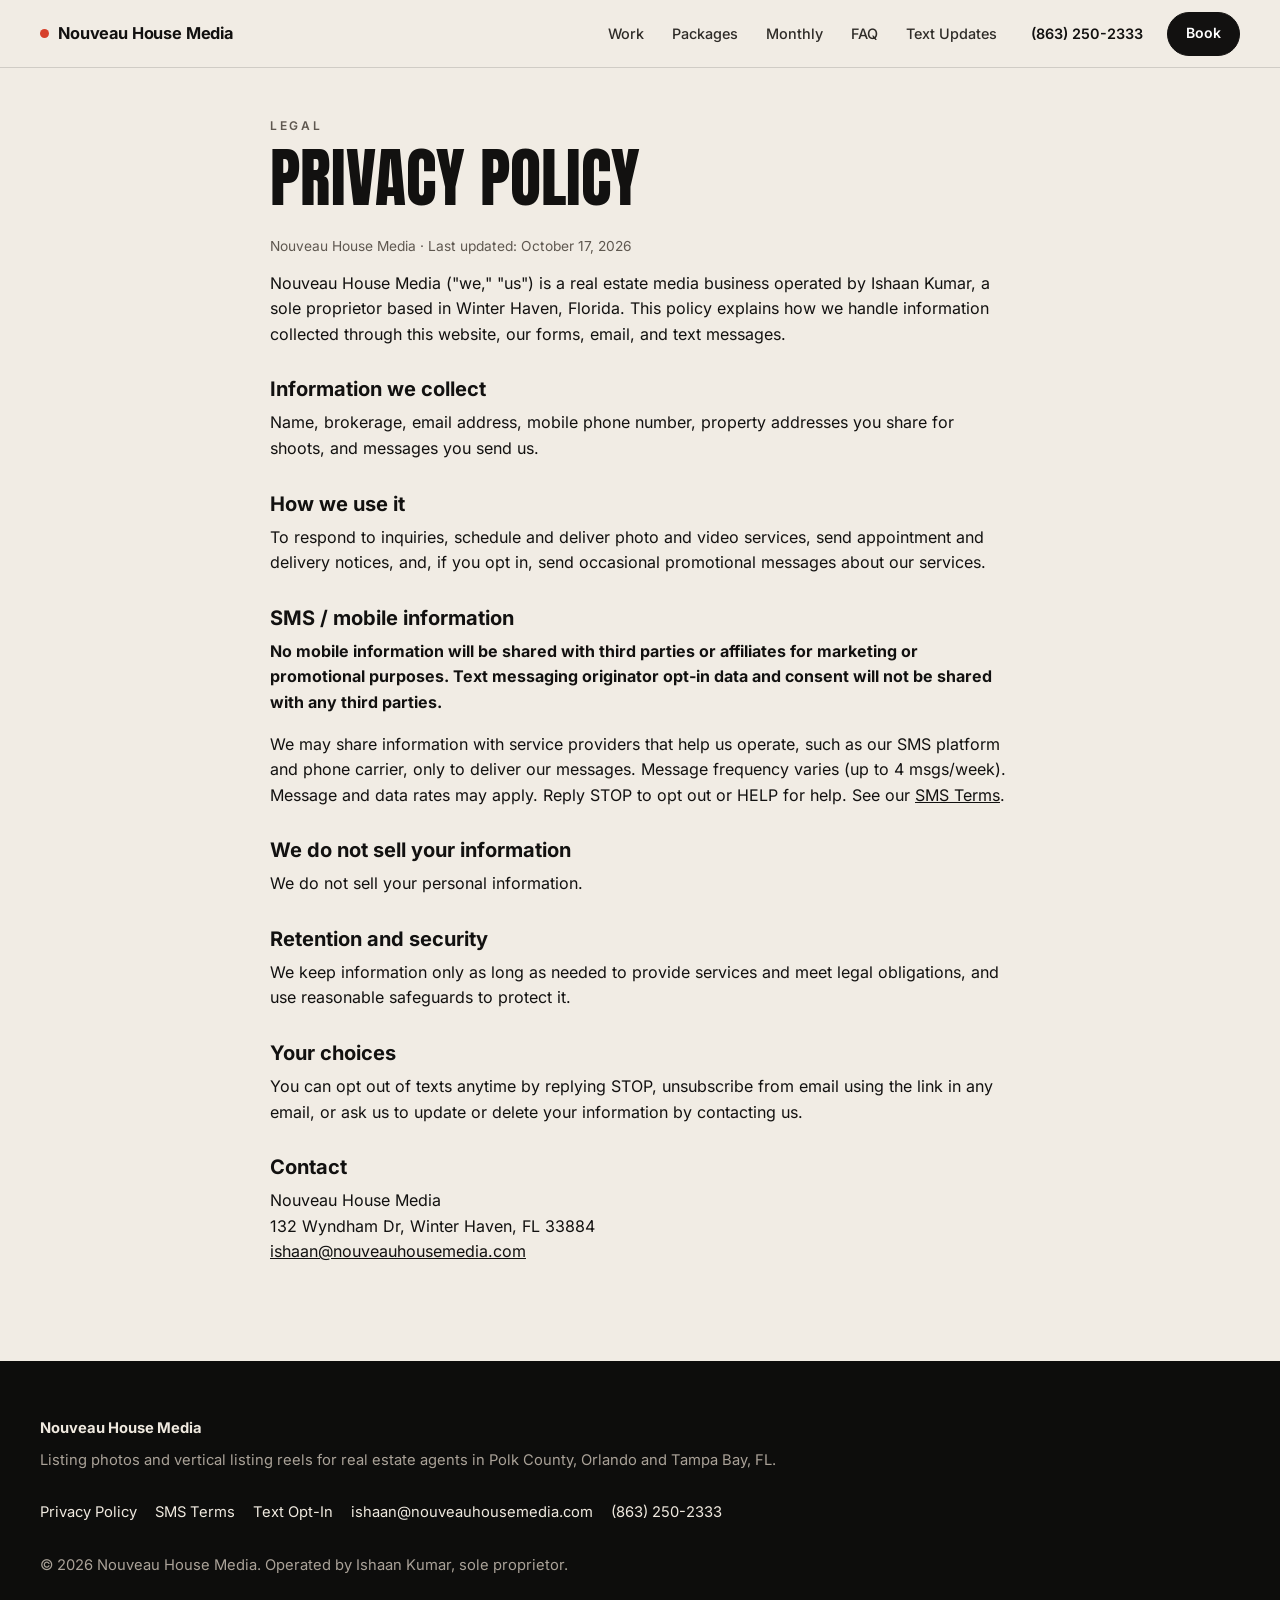
==== commit de496648: "Redesign v3: cinematic studio look, reel-first hero, sticky mobile CTA, optimized local media and fo" ====
--- a/privacy/index.html
+++ b/privacy/index.html
@@ -5,15 +5,16 @@
 <meta name="viewport" content="width=device-width, initial-scale=1">
 <title>Privacy Policy | Nouveau House Media</title>
 <meta name="description" content="Privacy Policy for Nouveau House Media, including SMS and mobile information practices.">
-<meta name="theme-color" content="#f6f3ee">
-<link rel="preconnect" href="https://fonts.googleapis.com"><link rel="preconnect" href="https://fonts.gstatic.com" crossorigin><link href="https://fonts.googleapis.com/css2?family=Inter:wght@400;500;600&family=Playfair+Display:ital,wght@0,600;0,700;0,800;1,600&display=swap" rel="stylesheet">
+<meta name="theme-color" content="#f1ece4">
 <link rel="icon" href="../assets/favicon.svg" type="image/svg+xml">
-<link rel="stylesheet" href="../assets/style.css">
+<link rel="stylesheet" href="../assets/style.css?v=3">
 </head>
 <body>
-<header class="site"><div class="wrap">
-<a class="brand" href="../">Nouveau House Media</a>
-<nav aria-label="Main"><a href="../#work">Work</a><a href="../#packages">Packages</a><a href="../#monthly">Monthly</a><a href="../#faq">FAQ</a><a href="../text/">Text Updates</a><a class="nav-cta" href="../#contact">Book</a></nav>
+<header class="site"><div class="bar">
+<a class="brand" href="../" aria-label="Nouveau House Media home"><span class="rec" aria-hidden="true"></span>Nouveau House Media</a>
+<nav class="nav" id="nav" aria-label="Main"><a href="../#work">Work</a><a href="../#packages">Packages</a><a href="../#monthly">Monthly</a><a href="../#faq">FAQ</a><a href="../text/">Text Updates</a><a class="nav-tel" href="tel:+18632502333">(863) 250-2333</a></nav>
+<a class="btn btn-sm" href="../#book">Book</a>
+<button class="menu" type="button" aria-expanded="false" aria-controls="nav"><span class="sr">Menu</span><i></i><i></i></button>
 </div></header>
 <main>
 
@@ -40,11 +41,12 @@
 </div>
 
 </main>
-<footer><div class="wrap">
+<footer class="site-foot"><div class="wrap"><div class="foot-cols">
 <p class="foot-brand">Nouveau House Media</p>
 <p>Listing photos and vertical listing reels for real estate agents in Polk County, Orlando and Tampa Bay, FL.</p>
-<p class="foot-links"><a href="../privacy/">Privacy Policy</a><a href="../terms/">SMS Terms</a><a href="../text/">Text Opt-In</a><a href="mailto:ishaan@nouveauhousemedia.com">ishaan@nouveauhousemedia.com</a></p>
+<p class="foot-links"><a href="../privacy/">Privacy Policy</a><a href="../terms/">SMS Terms</a><a href="../text/">Text Opt-In</a><a href="mailto:ishaan@nouveauhousemedia.com">ishaan@nouveauhousemedia.com</a><a href="tel:+18632502333">(863) 250-2333</a></p>
 <p>&copy; 2026 Nouveau House Media. Operated by Ishaan Kumar, sole proprietor.</p>
-</div></footer>
+</div></div></footer>
+<script>(function(){var m=document.querySelector(".menu"),n=document.getElementById("nav");if(m&&n)m.addEventListener("click",function(){var o=n.classList.toggle("open");m.setAttribute("aria-expanded",o?"true":"false")})})();</script>
 </body>
 </html>
--- a/assets/style.css
+++ b/assets/style.css
@@ -1,177 +1,327 @@
-/* Nouveau House Media — v2. Mobile-first. */
-:root{--ink:#1c1a17;--ink2:#3b3732;--muted:#777066;--line:#e3ddd3;--bg:#f6f3ee;--paper:#fffdf9;--stone:#ece6dc;--gold:#a8874f;--gold-d:#8a6d3b;--dark:#1f1d1a}
+@font-face{font-family:'Anton';font-style:normal;font-weight:400;font-display:swap;src:url(v3/fonts/anton-400.woff2) format('woff2');unicode-range:U+0000-00FF, U+0131, U+0152-0153, U+02BB-02BC, U+02C6, U+02DA, U+02DC, U+0304, U+0308, U+0329, U+2000-206F, U+20AC, U+2122, U+2191, U+2193, U+2212, U+2215, U+FEFF, U+FFFD}
+@font-face{font-family:'Instrument Serif';font-style:italic;font-weight:400;font-display:swap;src:url(v3/fonts/instrumentserif-400i.woff2) format('woff2');unicode-range:U+0000-00FF, U+0131, U+0152-0153, U+02BB-02BC, U+02C6, U+02DA, U+02DC, U+0304, U+0308, U+0329, U+2000-206F, U+20AC, U+2122, U+2191, U+2193, U+2212, U+2215, U+FEFF, U+FFFD}
+@font-face{font-family:'Inter';font-style:normal;font-weight:400 700;font-display:swap;src:url(v3/fonts/inter-var.woff2) format('woff2');unicode-range:U+0000-00FF, U+0131, U+0152-0153, U+02BB-02BC, U+02C6, U+02DA, U+02DC, U+0304, U+0308, U+0329, U+2000-206F, U+20AC, U+2122, U+2191, U+2193, U+2212, U+2215, U+FEFF, U+FFFD}
+/* Nouveau House Media — v3 "studio" redesign, 2026-11-24. Mobile-first. */
+:root{--paper:#f1ece4;--paper2:#e8e1d6;--ink:#121110;--ink2:#2f2c28;--muted:#5f5850;--line:rgba(18,17,16,.14);--red:#d6402a;--red-d:#b8331f;--gold:#b08a4a;--night:#0d0d0c;--night2:#1a1917;--fg-n:#efe9df;--mut-n:#aaa298;--line-n:rgba(239,233,223,.16);--r:18px;--ease:cubic-bezier(.2,.7,.1,1)}
 *{box-sizing:border-box}
-html{-webkit-text-size-adjust:100%;scroll-behavior:smooth;scroll-padding-top:72px}
-body{margin:0;background:var(--bg);color:var(--ink);font:16px/1.65 "Inter",-apple-system,BlinkMacSystemFont,"Segoe UI",Helvetica,Arial,sans-serif;-webkit-font-smoothing:antialiased}
-img,video{display:block;max-width:100%}
-h1,h2,h3,.brand,.foot-brand{font-family:"Playfair Display",Georgia,"Times New Roman",serif;font-weight:700;line-height:1.12;margin:0 0 .5em;letter-spacing:-.01em}
-h1{font-size:clamp(2.3rem,8.5vw,4.4rem);font-weight:800}
-h2{font-size:clamp(1.75rem,5.6vw,2.9rem)}
-h3{font-size:1.28rem}
+html{-webkit-text-size-adjust:100%;scroll-behavior:smooth;scroll-padding-top:76px;scroll-padding-bottom:84px}
+body{margin:0;background:var(--paper);color:var(--ink);font:16px/1.6 "Inter",-apple-system,BlinkMacSystemFont,"Segoe UI",Helvetica,Arial,sans-serif;-webkit-font-smoothing:antialiased;overflow-x:hidden}
+img,video{display:block;max-width:100%;height:auto}
 p{margin:0 0 1em}
-a{color:var(--ink)}
+a{color:inherit}
+h1,h2,h3{margin:0 0 .5em;line-height:1.05}
+h3{font-size:1.15rem;font-weight:700;letter-spacing:-.01em}
+.display{font-family:"Anton","Impact","Arial Narrow",sans-serif;font-weight:400;text-transform:uppercase;letter-spacing:.005em;line-height:.95}
+.display em{font-family:"Instrument Serif",Georgia,serif;font-style:italic;text-transform:none;letter-spacing:-.01em;font-weight:400}
+h2.display{font-size:clamp(2.3rem,8.4vw,4.6rem);margin-bottom:.35em}
 .sr{position:absolute;width:1px;height:1px;overflow:hidden;clip:rect(0 0 0 0);white-space:nowrap}
-.eyebrow{font-size:.7rem;letter-spacing:.32em;text-transform:uppercase;color:var(--muted);font-weight:600;margin:0 0 1.1em}
-.eyebrow.light{color:#cbb994}
-.wrap{max-width:1120px;margin:0 auto;padding:0 20px}
-.narrow{max-width:780px}
-.center{text-align:center}
-.small{font-size:.84rem;color:var(--muted)}
-.lead{font-size:1.08rem;color:var(--ink2);max-width:34em}
-.lead-sm{color:var(--ink2);max-width:46em;margin-bottom:28px}
+.skip{position:absolute;left:-999px;top:8px;background:var(--ink);color:#fff;padding:12px 16px;z-index:99;border-radius:8px}
+.skip:focus{left:8px}
+.wrap{max-width:1240px;margin:0 auto;padding:0 20px}
+.eyebrow{font-size:.75rem;letter-spacing:.22em;text-transform:uppercase;color:var(--muted);font-weight:600;margin:0 0 1.1em;display:flex;align-items:center;gap:10px}
+.dark .eyebrow{color:var(--mut-n)}
+.dot,.rec{display:inline-block;width:9px;height:9px;border-radius:50%;background:var(--red);flex:none}
+.small{font-size:.86rem;color:var(--muted)}
+.dark .small{color:var(--mut-n)}
+.lead{font-size:1.08rem;color:var(--ink2);max-width:36em}
+.dark .lead{color:var(--fg-n)}
+.lead-sm{color:var(--ink2);max-width:40em}
+.dark .lead-sm{color:var(--mut-n)}
+:focus-visible{outline:2px solid var(--red);outline-offset:3px}
+
+/* buttons */
+.btn{display:inline-flex;align-items:center;justify-content:center;gap:.5em;min-height:50px;padding:14px 24px;border-radius:999px;border:1.5px solid var(--ink);background:var(--ink);color:#fff;font:600 .95rem/1.2 "Inter",sans-serif;text-decoration:none;cursor:pointer;text-align:center;transition:background .2s,color .2s,border-color .2s,transform .2s var(--ease)}
+.btn:hover{transform:translateY(-1px)}
+.btn-red{background:var(--red);border-color:var(--red);color:#fff}
+.btn-red:hover{background:var(--red-d);border-color:var(--red-d)}
+.btn-ink{background:var(--ink);border-color:var(--ink);color:#fff}
+.btn-line{background:transparent;color:var(--ink)}
+.btn-line:hover{background:var(--ink);color:#fff}
+.btn-line.light{color:var(--fg-n);border-color:rgba(239,233,223,.5)}
+.btn-line.light:hover{background:var(--fg-n);color:var(--ink)}
+.btn-sm{min-height:44px;padding:10px 18px;font-size:.88rem}
+.btn.full{display:flex;width:100%}
+.btns{display:flex;flex-wrap:wrap;gap:12px;margin:1.6em 0 0}
+
+/* ticker */
+.ticker{background:var(--ink);color:var(--fg-n);overflow:hidden;white-space:nowrap;font-size:.78rem;letter-spacing:.16em;text-transform:uppercase;font-weight:600}
+.ticker-track{display:inline-flex;gap:0;padding:9px 0;animation:tick 38s linear infinite}
+.ticker-track span{padding:0 22px;position:relative}
+.ticker-track span::after{content:"";position:absolute;right:-4px;top:50%;width:6px;height:6px;margin-top:-3px;border-radius:50%;background:var(--red)}
+@keyframes tick{to{transform:translateX(-50%)}}
 
 /* header */
-header.site{position:sticky;top:0;z-index:20;background:rgba(246,243,238,.94);backdrop-filter:saturate(1.2) blur(8px);-webkit-backdrop-filter:saturate(1.2) blur(8px);border-bottom:1px solid var(--line)}
-header.site .wrap{display:flex;align-items:center;justify-content:space-between;gap:10px 16px;padding-top:12px;padding-bottom:12px;flex-wrap:wrap}
-.brand{font-size:1.18rem;margin:0;text-decoration:none;white-space:nowrap}
-nav{display:flex;align-items:center;gap:14px;flex-wrap:wrap}
-nav a{font-size:.66rem;letter-spacing:.2em;text-transform:uppercase;text-decoration:none;color:var(--muted);font-weight:600}
-nav a:hover{color:var(--ink)}
-nav a.nav-cta{color:#fff;background:var(--ink);padding:8px 14px;border-radius:2px}
-@media (max-width:420px){nav a[href$="text/"]{display:none}}
-
-/* buttons */
-.btn{display:inline-block;background:var(--ink);color:#fff;text-decoration:none;padding:15px 26px;font-size:.72rem;letter-spacing:.22em;text-transform:uppercase;font-weight:600;border:1px solid var(--ink);border-radius:2px;cursor:pointer;text-align:center;transition:background .2s,color .2s}
-.btn:hover{background:#000}
-.btn.ghost{background:transparent;color:var(--ink)}
-.btn.ghost:hover{background:var(--ink);color:#fff}
-.btn.gold{background:var(--gold);border-color:var(--gold);color:#fff}
-.btn.gold:hover{background:var(--gold-d)}
-.btn.full{display:block;width:100%}
-.btns{display:flex;gap:12px;flex-wrap:wrap;margin-top:26px}
-.btns.center{justify-content:center}
-.btns .btn{flex:1 1 220px}
-
-/* sections */
-section{padding:64px 0;border-top:1px solid var(--line)}
+header.site{position:sticky;top:0;z-index:40;background:rgba(241,236,228,.88);backdrop-filter:blur(12px) saturate(1.2);-webkit-backdrop-filter:blur(12px) saturate(1.2);border-bottom:1px solid var(--line)}
+.bar{max-width:1240px;margin:0 auto;padding:10px 20px;display:flex;align-items:center;gap:12px}
+.brand{display:flex;align-items:center;gap:9px;font-weight:700;letter-spacing:-.01em;text-decoration:none;font-size:1.02rem;margin-right:auto;min-height:44px;white-space:nowrap}
+.brand .rec{animation:blink 2s steps(1) infinite}
+@keyframes blink{50%{opacity:.25}}
+.nav{display:none}
+.menu{display:inline-flex;flex-direction:column;justify-content:center;gap:6px;width:46px;height:46px;border-radius:50%;border:1.5px solid var(--line);background:transparent;cursor:pointer;align-items:center}
+.menu i{display:block;width:18px;height:2px;background:var(--ink);transition:transform .25s}
+.menu[aria-expanded=true] i:first-of-type{transform:translateY(4px) rotate(45deg)}
+.menu[aria-expanded=true] i:last-of-type{transform:translateY(-4px) rotate(-45deg)}
+.nav.open{display:flex;flex-direction:column;position:absolute;left:0;right:0;top:100%;background:var(--paper);border-bottom:1px solid var(--line);padding:8px 20px 18px}
+.nav.open a{font-family:"Anton",sans-serif;text-transform:uppercase;font-size:1.7rem;text-decoration:none;padding:8px 0;min-height:44px;border-bottom:1px solid var(--line)}
+.nav.open a.nav-tel{font-family:"Inter",sans-serif;font-size:1rem;font-weight:600;text-transform:none;color:var(--red);border:0;padding-top:14px}
+@media (min-width:980px){
+ .menu{display:none}
+ .nav{display:flex;align-items:center;gap:4px}
+ .nav a{font-size:.9rem;font-weight:500;text-decoration:none;padding:12px 12px;border-radius:999px;color:var(--ink2)}
+ .nav a:hover{background:rgba(18,17,16,.06);color:var(--ink)}
+ .nav a.nav-tel{font-weight:600;color:var(--ink);margin-left:6px}
+}
 
 /* hero */
-.hero{padding:0;border-top:0;display:grid}
-.hero-media img{width:100%;height:46vh;min-height:280px;max-height:520px;object-fit:cover}
-.hero-copy{padding-top:36px;padding-bottom:52px}
-.hero h1{max-width:15ch}
-.badge{display:inline-flex;align-items:center;gap:10px;margin:22px 0 0;font-size:.74rem;letter-spacing:.14em;text-transform:uppercase;color:var(--ink2);font-weight:600}
-.badge span{background:var(--gold);color:#fff;padding:5px 10px;border-radius:2px;letter-spacing:.18em}
+.hero{max-width:1240px;margin:0 auto;padding:30px 20px 56px;display:grid;gap:34px}
+.hero h1{font-size:clamp(3rem,13.4vw,7.6rem);margin:0 0 .3em}
+.hero h1 .ln{display:block}
+.hero h1 em{color:var(--red)}
+.pill{display:inline-block;width:1.5em;height:.78em;border-radius:999px;overflow:hidden;vertical-align:-.04em;margin:0 .04em;background:var(--paper2)}
+.pill img{width:100%;height:100%;object-fit:cover;object-position:50% 60%}
+.badge{margin:1.3em 0 0;font-size:.92rem;color:var(--ink2);display:flex;flex-wrap:wrap;align-items:center;gap:10px}
+.badge b{background:var(--gold);color:#fff;padding:6px 12px;border-radius:999px;font-size:.78rem;letter-spacing:.14em;text-transform:uppercase}
+.proof{list-style:none;margin:1.8em 0 0;padding:1.3em 0 0;border-top:1px solid var(--line);display:grid;grid-template-columns:repeat(3,1fr);gap:12px}
+.proof li{display:flex;flex-direction:column;gap:2px}
+.proof strong{font-family:"Anton",sans-serif;font-weight:400;font-size:clamp(1.6rem,6vw,2.3rem);line-height:1}
+.proof span{font-size:.8rem;color:var(--muted);line-height:1.35}
+.hero-reel{margin:0;justify-self:center;width:min(100%,360px)}
+.phone{position:relative;border-radius:30px;overflow:hidden;background:var(--night);aspect-ratio:9/16;box-shadow:0 30px 60px -24px rgba(18,17,16,.45);border:7px solid var(--night)}
+.phone video{width:100%;height:100%;object-fit:cover}
+.hud{position:absolute;top:14px;color:#fff;font:700 .75rem/1 "Inter",sans-serif;letter-spacing:.16em;text-shadow:0 1px 3px rgba(0,0,0,.5);display:flex;align-items:center;gap:6px}
+.hud-tl{left:14px}.hud-tr{right:14px}
+.hud .rec{animation:blink 1.4s steps(1) infinite}
+.vctl{position:absolute;right:10px;bottom:10px;width:44px;height:44px;border-radius:50%;border:0;background:rgba(0,0,0,.5);cursor:pointer;display:grid;place-items:center}
+.vctl span{width:12px;height:14px;border-left:4px solid #fff;border-right:4px solid #fff}
+.vctl.paused span{width:0;height:0;border:0;border-left:13px solid #fff;border-top:8px solid transparent;border-bottom:8px solid transparent;margin-left:4px}
+.hero-reel figcaption{font-size:.82rem;color:var(--muted);text-align:center;margin-top:12px}
+@media (min-width:900px){
+ .hero{grid-template-columns:1fr 300px;align-items:center;padding:40px 20px 72px;gap:56px}
+ .hero h1{font-size:clamp(3.6rem,6.3vw,6.4rem)}
+ .hero h1 .ln{white-space:nowrap}
+}
+@media (min-width:1180px){.hero{grid-template-columns:1fr 330px}.hero-reel{width:330px}}
+@media (min-width:900px) and (max-height:820px){.hero-reel{width:280px}.hero{grid-template-columns:1fr 280px}}
+
+/* section heads */
+section{position:relative}
+.sec-head{margin-bottom:34px}
+@media (min-width:900px){.split-head{display:grid;grid-template-columns:1.15fr .85fr;gap:48px;align-items:end}.split-head .lead,.split-head .lead-sm{margin-bottom:.6em}}
 
 /* why */
-.grid4{display:grid;grid-template-columns:1fr;gap:26px;margin-top:10px}
-.grid4>div{border-top:2px solid var(--ink);padding-top:16px}
-.grid4 p{color:var(--ink2);margin:0}
-
-/* reel */
-.reel{background:var(--stone)}
-.reel-grid{display:grid;gap:36px;align-items:center}
-.reel-frame{justify-self:center;width:100%;max-width:340px;border-radius:18px;overflow:hidden;background:#000;box-shadow:0 30px 60px rgba(30,25,15,.22);aspect-ratio:9/16}
-.reel-frame video{width:100%;height:100%;object-fit:cover}
-.ticks{list-style:none;padding:0;margin:0 0 18px}
-.ticks li{position:relative;padding-left:26px;margin:0 0 8px;color:var(--ink2)}
-.ticks li:before{content:"";position:absolute;left:0;top:.62em;width:12px;height:1px;background:var(--gold)}
-.ticks.light li{color:#e9e2d4}
-.ticks.light{display:inline-block;text-align:left}
-
-/* gallery */
-.gallery{display:grid;grid-template-columns:1fr 1fr;gap:8px;margin:8px 0 14px}
-.gallery figure{margin:0;overflow:hidden;background:var(--stone)}
-.gallery img{width:100%;height:100%;aspect-ratio:3/2;object-fit:cover;transition:transform .6s}
-.gallery figure:hover img{transform:scale(1.03)}
-.gallery figure:first-child{grid-column:1/-1}
-.film-frame{width:100%;border-radius:3px;overflow:hidden;background:#000;aspect-ratio:16/9;box-shadow:0 24px 50px rgba(30,25,15,.16);margin:18px 0 32px}
-.film-frame video{width:100%;height:100%;object-fit:cover}
+.why{padding:72px 0;border-top:1px solid var(--line)}
+.grid4,.steps{list-style:none;margin:0;padding:0;display:grid;gap:0}
+.grid4 li,.steps li{padding:24px 0;border-top:1px solid var(--line)}
+.num{display:block;font-family:"Anton",sans-serif;font-size:1rem;color:var(--red);letter-spacing:.08em;margin-bottom:10px}
+.grid4 p,.steps p{color:var(--ink2);margin:0}
+@media (min-width:760px){.grid4{grid-template-columns:repeat(2,1fr);column-gap:36px}}
+@media (min-width:1080px){.grid4{grid-template-columns:repeat(4,1fr)}}
+
+/* dark sections */
+.dark{background:var(--night);color:var(--fg-n)}
+.dark a:not(.btn){color:var(--fg-n)}
+
+/* reel section */
+.reel{padding:84px 0}
+.reel-grid{display:grid;gap:44px}
+.reel h2 em{color:var(--red)}
+.ticks{list-style:none;margin:1.2em 0 1.4em;padding:0}
+.ticks li{position:relative;padding:10px 0 10px 30px;border-top:1px solid var(--line)}
+.dark .ticks li{border-color:var(--line-n)}
+.ticks li::before{content:"";position:absolute;left:2px;top:19px;width:12px;height:2px;background:var(--red)}
+.storyboard{display:grid;grid-template-columns:repeat(3,1fr);gap:10px}
+.storyboard figure{margin:0}
+.storyboard img{width:100%;aspect-ratio:9/16;object-fit:cover;border-radius:12px}
+.storyboard figcaption{font-size:.8rem;color:var(--mut-n);margin-top:8px;display:flex;gap:8px}
+.storyboard b{color:var(--red);font-weight:600}
+@media (min-width:900px){.reel-grid{grid-template-columns:.9fr 1.1fr;align-items:center;gap:64px}.storyboard figure:nth-child(even){transform:translateY(28px)}}
+.reel-dialog{border:0;padding:0;background:transparent;max-width:min(92vw,420px);width:100%}
+.reel-dialog::backdrop{background:rgba(8,8,7,.86)}
+.rd-inner{position:relative}
+.rd-inner video{width:100%;max-height:86vh;border-radius:20px;background:#000;object-fit:contain}
+.rd-close{position:absolute;top:-56px;right:0;width:46px;height:46px;border-radius:50%;border:0;background:#fff;color:var(--ink);font-size:1.6rem;cursor:pointer}
+
+/* work */
+.work{padding:84px 0 40px}
+.work h2 em{color:var(--red)}
+.strip-wrap{position:relative}
+.strip{display:flex;gap:14px;overflow-x:auto;scroll-snap-type:x mandatory;padding:22px max(20px,calc((100vw - 1200px)/2)) 22px;scrollbar-width:none;background:var(--ink);
+ background-image:radial-gradient(circle,var(--paper) 3px,transparent 3.5px),radial-gradient(circle,var(--paper) 3px,transparent 3.5px);background-size:22px 11px;background-repeat:repeat-x;background-position:0 4px,0 calc(100% - 4px)}
+.strip::-webkit-scrollbar{display:none}
+.strip figure{margin:0;flex:0 0 86%;scroll-snap-align:center;position:relative}
+.strip img{width:100%;aspect-ratio:3/2;object-fit:cover;border-radius:6px}
+.strip figcaption{position:absolute;left:10px;bottom:10px;background:rgba(13,13,12,.72);color:#fff;font-size:.8rem;padding:6px 10px;border-radius:999px}
+@media (min-width:700px){.strip figure{flex-basis:46%}}
+@media (min-width:1100px){.strip figure{flex-basis:560px}}
+.strip-ctl{display:flex;justify-content:space-between;align-items:center;gap:16px;margin-top:14px}
+.strip-ctl .small{margin:0}
+.arrows{display:flex;gap:8px}
+.arw{width:48px;height:48px;border-radius:50%;border:1.5px solid var(--ink);background:transparent;font-size:1.2rem;cursor:pointer;color:var(--ink)}
+.arw:hover{background:var(--ink);color:#fff}
+.vesara{padding-top:72px}
+.vesara-grid{display:grid;grid-template-columns:1fr 1fr;gap:12px}
+.vesara-copy{grid-column:1/-1;margin-bottom:12px}
+.clip{margin:0}
+.clip video{width:100%;aspect-ratio:9/16;object-fit:cover;border-radius:18px;background:var(--paper2)}
+.clip figcaption{font-size:.82rem;color:var(--muted);margin-top:8px}
+@media (min-width:900px){.vesara-grid{grid-template-columns:1.2fr .8fr .8fr;gap:24px;align-items:end}.vesara-copy{grid-column:auto;align-self:center}.clip:nth-of-type(2){transform:translateY(-36px)}}
 
 /* packages */
-.cards{display:grid;gap:18px}
-.card{background:var(--paper);border:1px solid var(--line);padding:28px 24px;border-radius:3px;display:flex;flex-direction:column}
-.card ul{list-style:none;padding:0;margin:0 0 22px;flex:1}
-.card li{padding:9px 0;border-top:1px solid var(--line);color:var(--ink2);font-size:.95rem}
-.card.featured{border:2px solid var(--gold);box-shadow:0 18px 40px rgba(120,95,50,.14)}
-.tag{font-size:.64rem;letter-spacing:.28em;text-transform:uppercase;font-weight:600;color:var(--muted);margin:0 0 10px}
-.tag.gold{color:var(--gold-d)}
-.price{display:flex;align-items:baseline;gap:12px;margin:2px 0 18px}
-.price .std s{color:var(--muted);font-size:1.15rem;text-decoration-thickness:1.5px}
-.price .fnd{font-family:"Playfair Display",Georgia,serif;font-weight:800;font-size:2.6rem;line-height:1;color:var(--gold-d)}
-.split{display:grid;gap:18px;margin-top:18px}
-.table-card h3{margin-bottom:.3em}
-.ptable{width:100%;border-collapse:collapse;margin:8px 0 12px;font-size:.95rem}
-.ptable th{font-size:.64rem;letter-spacing:.2em;text-transform:uppercase;color:var(--muted);text-align:left;font-weight:600;padding:8px 0;border-bottom:1px solid var(--ink)}
-.ptable td{padding:11px 0;border-bottom:1px solid var(--line);color:var(--ink2);vertical-align:top}
-.ptable td s{color:var(--muted)}
-.ptable td.fnd{font-weight:700;color:var(--gold-d);font-size:1.05rem}
-.ptable td.r{text-align:right;white-space:nowrap;font-weight:600;color:var(--ink)}
-.ptable td .small{display:block}
+.packages{padding:84px 0}
+.packages h2 em,.how h2 em,.faq h2 em,.why h2 em{color:var(--red)}
+.cards{display:grid;gap:16px}
+@media (min-width:900px){.cards{grid-template-columns:repeat(3,1fr);align-items:stretch}}
+.card{background:#fbf8f3;border:1px solid var(--line);border-radius:var(--r);padding:26px 22px;display:flex;flex-direction:column}
+.card ul{list-style:none;margin:0 0 22px;padding:0;flex:1}
+.card li{padding:9px 0;border-top:1px solid var(--line);font-size:.95rem;color:var(--ink2)}
+.card.featured{background:var(--ink);color:var(--fg-n);border-color:var(--ink)}
+.card.featured li{color:var(--fg-n);border-color:var(--line-n)}
+.card.featured .tag{color:var(--mut-n)}
+.tag{font-size:.75rem;letter-spacing:.2em;text-transform:uppercase;font-weight:600;color:var(--muted);margin:0 0 .8em}
+.tag.gold{color:#fff!important;background:var(--gold);align-self:flex-start;padding:5px 11px;border-radius:999px}
+.card h3{font-family:"Anton",sans-serif;font-weight:400;text-transform:uppercase;font-size:1.9rem;letter-spacing:.01em;margin:0 0 .3em}
+.price{display:flex;align-items:baseline;flex-wrap:wrap;gap:12px;margin:0 0 18px}
+.price .std s{color:var(--muted);font-size:1.1rem}
+.card.featured .price .std s,.dark .price .std s{color:var(--mut-n)}
+.price .fnd,.price .cur{font-family:"Anton",sans-serif;font-size:3rem;line-height:1;color:var(--gold)}
+.price .cur{color:inherit}
+.price .per{font-size:1rem;color:var(--muted)}
+.dark .price .per,.card.featured .price .per{color:var(--mut-n)}
+.split{display:grid;gap:16px;margin-top:16px}
+@media (min-width:900px){.split{grid-template-columns:1fr 1fr}}
+.table-card h3{font-size:1.6rem}
+.ptable{width:100%;border-collapse:collapse;margin:6px 0 14px}
+.ptable th,.ptable td{text-align:left;padding:12px 0;border-top:1px solid var(--line);font-size:.95rem;vertical-align:top}
+.ptable th{font-size:.75rem;letter-spacing:.16em;text-transform:uppercase;color:var(--muted);font-weight:600}
+.ptable .r{text-align:right;white-space:nowrap;font-weight:600;padding-left:12px}
+.ptable .small{display:block}
+.table-card .btn{margin-top:auto}
+
+/* monthly */
+.monthly{padding:84px 0}
+.monthly h2 em{color:var(--red)}
+.monthly .card{background:var(--night2);border-color:var(--line-n);color:var(--fg-n)}
+.monthly .card li{color:var(--fg-n);border-color:var(--line-n)}
+.monthly .card .tag{color:var(--mut-n)}
+.monthly .card.featured{background:var(--fg-n);color:var(--ink);border-color:var(--fg-n)}
+.monthly .card.featured li{color:var(--ink2);border-color:var(--line)}
+.monthly .card.featured .price .per{color:var(--muted)}
+.monthly > .wrap > .small{margin-top:20px}
 
 /* founding */
-.founding{background:var(--dark);color:#f3eee5;border-top:0}
-.founding h2{color:#fff}
-.founding p{color:#d9d1c3}
-.small.light{color:#b9b0a1}
-
-/* steps */
-.steps{counter-reset:s;list-style:none;padding:0;margin:0;display:grid;gap:26px}
-.steps li{counter-increment:s;border-top:2px solid var(--ink);padding-top:16px}
-.steps li:before{content:"0" counter(s);display:block;font-family:"Playfair Display",Georgia,serif;font-size:2rem;font-weight:700;color:var(--gold-d);margin-bottom:6px}
-.steps p{color:var(--ink2);margin:0}
+.founding{background:var(--red);color:#fff;padding:80px 0}
+.founding .eyebrow{color:rgba(255,255,255,.82)}
+.founding .small{color:rgba(255,255,255,.86)}
+.founding .ticks li{border-color:rgba(255,255,255,.3)}
+.founding .ticks li::before{background:#fff}
+.founding h2 em{color:var(--ink)}
+.founding-grid{display:grid;gap:20px}
+@media (min-width:900px){.founding-grid{grid-template-columns:1fr 1fr;gap:64px;align-items:start}}
+
+/* how */
+.how{padding:84px 0}
+@media (min-width:760px){.steps{grid-template-columns:repeat(3,1fr);column-gap:36px}}
+.steps .num{font-size:3.6rem;color:var(--ink);line-height:1;letter-spacing:0}
+.steps li:nth-child(2) .num{color:var(--red)}
 
 /* faq */
-details{border-top:1px solid var(--line);padding:4px 0}
-details:last-of-type{border-bottom:1px solid var(--line)}
-summary{cursor:pointer;list-style:none;padding:16px 34px 16px 0;font-family:"Playfair Display",Georgia,serif;font-weight:700;font-size:1.12rem;position:relative}
-summary::-webkit-details-marker{display:none}
-summary:after{content:"+";position:absolute;right:4px;top:12px;font-family:"Inter",sans-serif;font-weight:400;font-size:1.5rem;color:var(--gold-d)}
-details[open] summary:after{content:"\2212"}
-details p{color:var(--ink2);margin:0 0 16px}
-
-/* contact */
-.contact .mail{margin-top:22px;font-family:"Playfair Display",Georgia,serif;font-size:1.25rem}
-.contact .mail a{text-decoration:none;border-bottom:1px solid var(--gold)}
-.contact .small{max-width:40em;margin:18px auto 0}
+.faq{padding:24px 0 84px}
+.faq-grid{display:grid;gap:10px}
+@media (min-width:900px){.faq-grid{grid-template-columns:.8fr 1.2fr;gap:64px;align-items:start}.faq .sec-head{position:sticky;top:110px}}
+.qa details{border-top:1px solid var(--line)}
+.qa details:last-child{border-bottom:1px solid var(--line)}
+.qa summary{list-style:none;cursor:pointer;padding:18px 44px 18px 0;font-weight:600;font-size:1.05rem;position:relative;min-height:44px}
+.qa summary::-webkit-details-marker{display:none}
+.qa summary::after{content:"+";position:absolute;right:4px;top:50%;transform:translateY(-50%);font-size:1.6rem;font-weight:300;transition:transform .25s}
+.qa details[open] summary::after{transform:translateY(-50%) rotate(45deg)}
+.qa details p{color:var(--ink2);margin:0 0 18px;max-width:40em}
+
+/* book */
+.book{padding:84px 0 96px}
+.book h2 em{color:var(--red)}
+.book-grid{display:grid;gap:36px}
+@media (min-width:980px){.book-grid{grid-template-columns:.85fr 1.15fr;gap:64px;align-items:start}.book-side{position:sticky;top:110px}}
+.contact-list{list-style:none;margin:1.4em 0;padding:0}
+.contact-list li{display:flex;flex-direction:column;padding:12px 0;border-top:1px solid var(--line-n)}
+.contact-list span{font-size:.75rem;letter-spacing:.18em;text-transform:uppercase;color:var(--mut-n)}
+.contact-list a{font-size:1.15rem;font-weight:600;text-decoration:none;padding:6px 0;min-height:44px;display:flex;align-items:center;word-break:break-word}
+.book-main{background:var(--fg-n);color:var(--ink);border-radius:24px;padding:24px 18px}
+@media (min-width:600px){.book-main{padding:34px 32px}}
+.book-main .small{color:var(--muted)}
+.book-form .hp{position:absolute;left:-9999px;width:1px;height:1px;opacity:0}
+.fields-2{display:grid;gap:0 16px}
+@media (min-width:600px){.fields-2{grid-template-columns:1fr 1fr}}
+.field{margin:0 0 16px;border:0;padding:0;min-width:0}
+fieldset.field{margin-bottom:18px}
+.lbl{display:block;font-size:.85rem;font-weight:600;margin-bottom:6px;padding:0;color:var(--ink)}
+.req{color:var(--red)}
+.hint{font-size:.85rem;color:var(--muted);margin:0 0 10px}
+input[type=text],input[type=email],input[type=tel],input[type=date],select,textarea{width:100%;min-height:50px;padding:12px 14px;font:16px/1.4 "Inter",sans-serif;color:var(--ink);background:#fff;border:1.5px solid rgba(18,17,16,.2);border-radius:12px;appearance:none;-webkit-appearance:none}
+select{background-image:linear-gradient(45deg,transparent 50%,var(--ink) 50%),linear-gradient(135deg,var(--ink) 50%,transparent 50%);background-position:calc(100% - 20px) 50%,calc(100% - 14px) 50%;background-size:6px 6px;background-repeat:no-repeat;padding-right:40px}
+textarea{min-height:110px;resize:vertical}
+input:focus,select:focus,textarea:focus{border-color:var(--ink);outline:none;box-shadow:0 0 0 3px rgba(214,64,42,.25)}
+.choices{display:flex;flex-wrap:wrap;gap:8px}
+.choice{position:relative;display:inline-flex;cursor:pointer}
+.choice input{position:absolute;opacity:0;width:1px;height:1px}
+.choice span{display:inline-flex;align-items:center;gap:6px;min-height:44px;padding:10px 16px;border-radius:999px;border:1.5px solid rgba(18,17,16,.22);background:#fff;font-size:.92rem;font-weight:500;transition:background .15s,border-color .15s,color .15s}
+.choice em{font-style:normal;color:var(--muted);font-size:.85rem}
+.choice input:checked+span{background:var(--ink);border-color:var(--ink);color:#fff}
+.choice input:checked+span em{color:var(--mut-n)}
+.choice input:focus-visible+span{outline:2px solid var(--red);outline-offset:2px}
+.founding-choice{display:flex;margin:0 0 18px}
+.founding-choice span{border-radius:14px;width:100%;border-style:dashed;border-color:var(--gold)}
+.founding-choice span::before{content:"";width:18px;height:18px;border-radius:5px;border:1.5px solid var(--gold);flex:none}
+.founding-choice input:checked+span{background:var(--gold);border-color:var(--gold)}
+.founding-choice input:checked+span::before{background:#fff;box-shadow:inset 0 0 0 4px var(--gold)}
+.more{margin:0 0 20px;border-top:1px solid var(--line);border-bottom:1px solid var(--line)}
+.more summary{cursor:pointer;list-style:none;padding:14px 0;font-weight:600;min-height:48px;display:flex;align-items:center;gap:8px}
+.more summary::-webkit-details-marker{display:none}
+.more summary::before{content:"+";font-size:1.4rem;line-height:1;width:20px;transition:transform .2s}
+.more[open] summary::before{transform:rotate(45deg)}
+.more summary span{font-weight:400;color:var(--muted)}
+.more-body{padding-top:6px}
+.form-msg{border-radius:14px;padding:16px 18px;margin:0 0 18px}
+.form-msg p{margin:0}
+.form-msg.ok{background:#e6f1e4;color:#1d3b1a}
+.form-msg.err{background:#fbe4df;color:#6d1b0f}
 
 /* footer */
-footer{border-top:1px solid var(--line);padding:40px 0;font-size:.84rem;color:var(--muted)}
-.foot-brand{font-size:1.15rem;color:var(--ink);margin-bottom:.4em}
-footer .foot-links a{color:var(--muted);margin-right:16px;display:inline-block;margin-bottom:4px}
-
-/* legal + forms (privacy, terms, text opt-in) */
-.legal h1{font-size:clamp(2rem,6vw,3rem)}
-.legal h2{font-size:1.35rem;margin-top:1.8em}
-.legal p,.legal li{color:#36332e}
-.legal{padding-top:48px;padding-bottom:64px}
-form .field{margin-bottom:18px}
-label.lbl{display:block;font-size:.7rem;letter-spacing:.2em;text-transform:uppercase;font-weight:600;color:var(--muted);margin-bottom:6px}
-input[type=text],input[type=email],input[type=tel]{width:100%;padding:13px 14px;font:inherit;border:1px solid #cfc8bc;background:#fff;border-radius:2px}
-input:focus{outline:2px solid var(--gold);outline-offset:1px}
-.consent{display:flex;gap:12px;align-items:flex-start;background:#fff;border:1px solid var(--line);padding:16px;border-radius:3px;font-size:.88rem;line-height:1.55;color:#36332e}
-.consent input{margin-top:4px;width:20px;height:20px;flex:0 0 auto}
-.req{color:var(--gold)}
-
-/* tablet+ */
-@media (min-width:760px){
- .wrap{padding:0 32px}
- section{padding:88px 0}
- nav{gap:22px}
- nav a{font-size:.7rem}
- .brand{font-size:1.35rem}
- .grid4{grid-template-columns:repeat(2,1fr);gap:30px}
- .gallery{grid-template-columns:repeat(3,1fr);gap:10px}
- .gallery figure:first-child{grid-column:auto}
- .steps{grid-template-columns:repeat(3,1fr)}
- .split{grid-template-columns:1.2fr 1fr}
- .reel-grid{grid-template-columns:minmax(260px,360px) 1fr;gap:64px}
- .btns .btn{flex:0 0 auto}
+.site-foot{background:var(--night);color:var(--fg-n);padding:56px 0 40px;overflow:hidden}
+.foot-big{font-size:clamp(3rem,14vw,11rem);margin:0 0 28px;line-height:.9;color:var(--fg-n)}
+.foot-big em{color:var(--red)}
+.foot-cols{display:grid;gap:4px;font-size:.92rem;color:var(--mut-n)}
+.foot-brand{font-weight:700;color:var(--fg-n);margin-bottom:4px}
+.foot-links{display:flex;flex-wrap:wrap;gap:0 18px}
+.foot-links a{display:inline-flex;align-items:center;min-height:44px;text-decoration:none;color:var(--fg-n)}
+.foot-links a:hover{text-decoration:underline}
+
+/* sticky mobile CTA */
+.mbar{position:fixed;left:0;right:0;bottom:0;z-index:50;display:grid;grid-template-columns:1fr 2fr;gap:10px;padding:10px 14px calc(10px + env(safe-area-inset-bottom));background:rgba(241,236,228,.94);backdrop-filter:blur(10px);-webkit-backdrop-filter:blur(10px);border-top:1px solid var(--line);transform:translateY(110%);transition:transform .3s var(--ease)}
+.mbar.show{transform:none}
+.mbar .btn{min-height:48px;padding:10px 14px}
+@media (max-width:979px){body{padding-bottom:76px}}
+@media (min-width:980px){.mbar{display:none}}
+
+/* legal / sub pages */
+.legal{max-width:780px;padding-top:48px;padding-bottom:80px}
+.legal h1{font-family:"Anton",sans-serif;font-weight:400;text-transform:uppercase;font-size:clamp(2.4rem,9vw,4rem);line-height:.95;margin-bottom:.4em}
+.legal h2{font-size:1.25rem;margin-top:1.6em}
+.legal form{margin-top:22px}
+.consent{display:flex;gap:12px;align-items:flex-start;font-size:.95rem;cursor:pointer;padding:6px 0}
+.consent input{width:22px;height:22px;margin-top:3px;flex:none;accent-color:var(--red)}
+.legal .btn{min-width:180px}
+
+/* reveal motion */
+.js .rv{opacity:0;transform:translateY(22px);transition:opacity .8s var(--ease),transform .8s var(--ease)}
+.js .rv.in{opacity:1;transform:none}
+.js .hero h1 .ln{opacity:0;transform:translateY(.4em);animation:rise .9s var(--ease) forwards}
+.js .hero h1 .ln:nth-child(2){animation-delay:.08s}.js .hero h1 .ln:nth-child(3){animation-delay:.16s}.js .hero h1 .ln:nth-child(4){animation-delay:.24s}
+@keyframes rise{to{opacity:1;transform:none}}
+@media (min-width:900px){.storyboard figure:nth-child(even).rv.in,.storyboard figure:nth-child(even){transform:translateY(28px)}}
+@media (prefers-reduced-motion:reduce){
+ html{scroll-behavior:auto}
+ *,*::before,*::after{animation:none!important;transition:none!important}
+ .js .rv,.js .hero h1 .ln{opacity:1;transform:none}
+ .ticker-track{animation:none}
+ .brand .rec,.hud .rec{animation:none}
 }
-@media (min-width:1000px){
- .hero{grid-template-columns:1fr 1fr;align-items:stretch;min-height:calc(100vh - 62px);max-height:860px}
- .hero-media{order:2}
- .hero-media img{height:100%;max-height:none;min-height:100%}
- .hero-copy{order:1;align-self:center;padding:64px 56px 64px max(32px,calc((100vw - 1120px)/2 + 32px));max-width:none;margin:0}
- .grid4{grid-template-columns:repeat(4,1fr)}
- .cards{grid-template-columns:repeat(3,1fr);align-items:stretch}
- .card.featured{transform:translateY(-10px)}
-}
-@media (prefers-reduced-motion:reduce){html{scroll-behavior:auto}.gallery img{transition:none}}
-.badge span{white-space:nowrap}
-@media (max-width:999px){.cards .card.featured{order:-1}}
-.price .per{font-size:.95rem;color:var(--muted);margin-left:-6px}
-.monthly{background:var(--stone)}
-.monthly .card{background:var(--paper)}
-.monthly .small{margin-top:18px}
-@media (max-width:520px){nav{gap:11px}nav a{letter-spacing:.14em;font-size:.62rem}}
